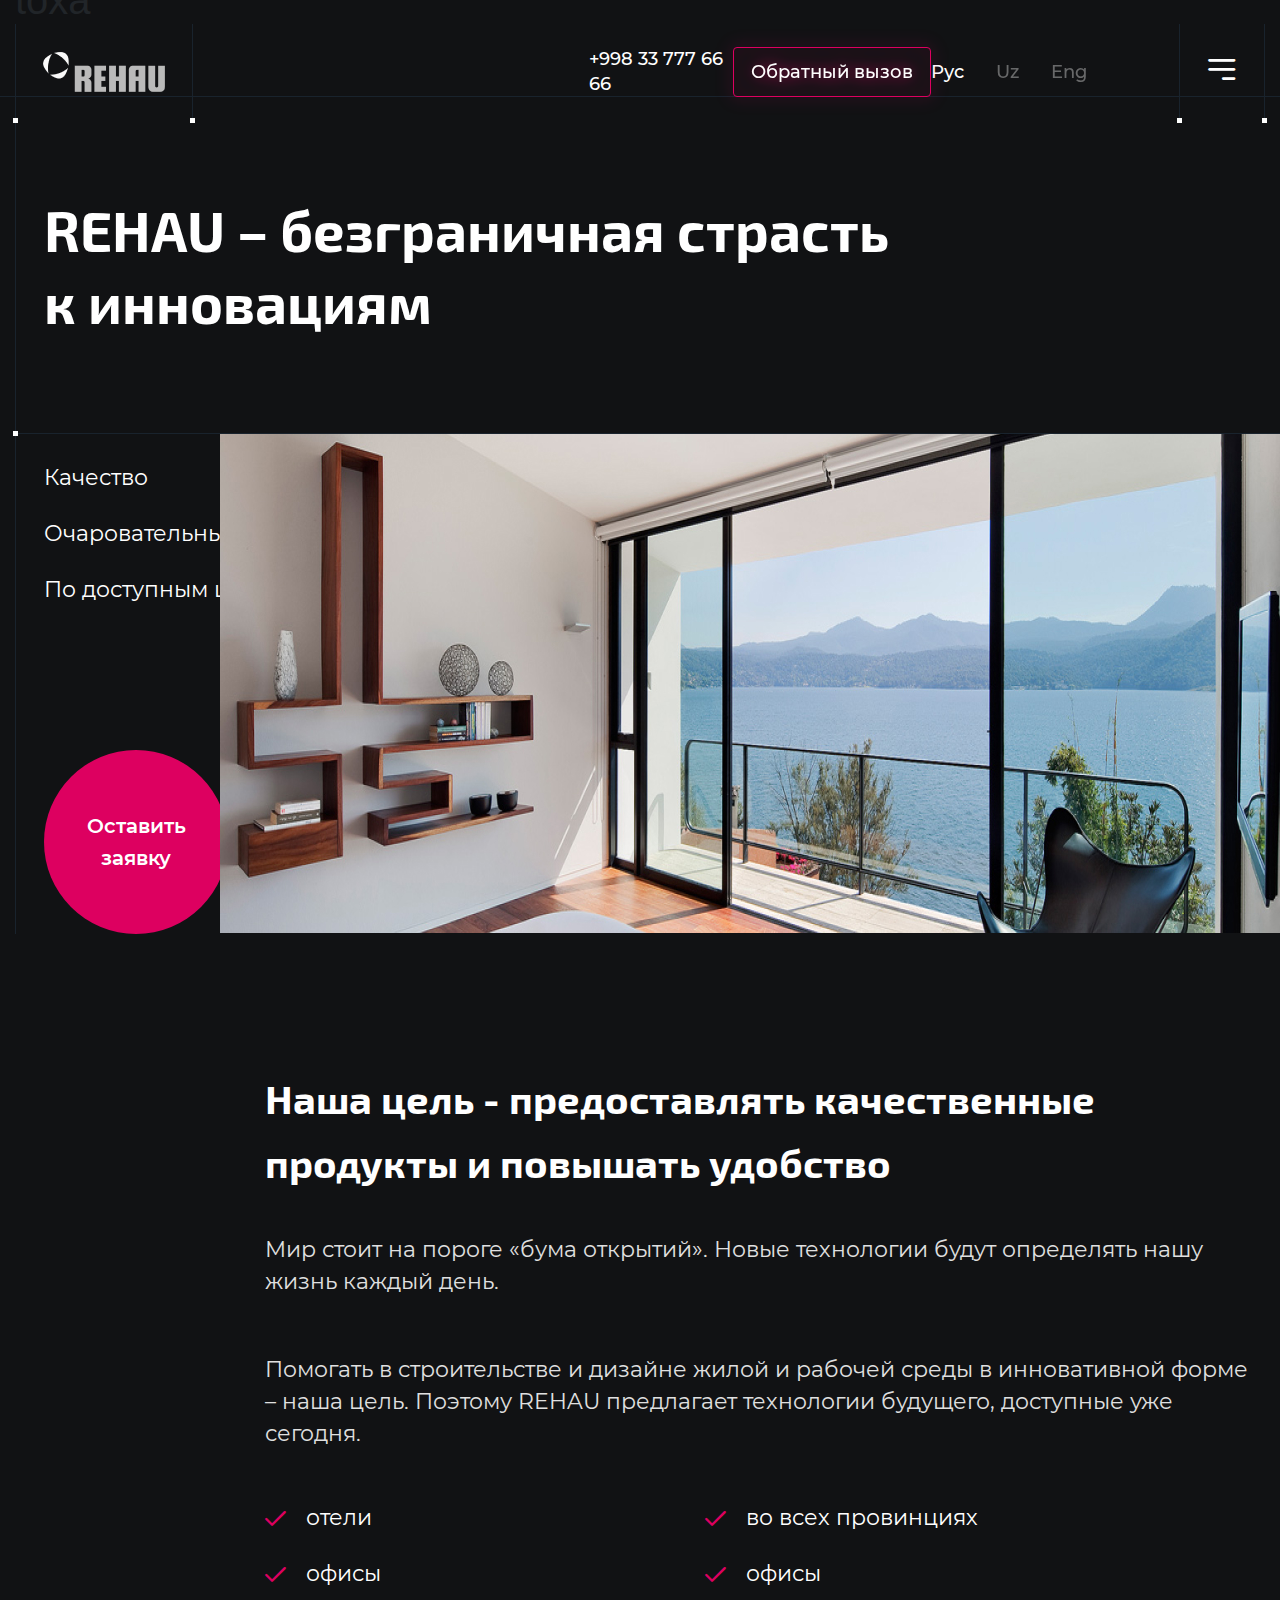
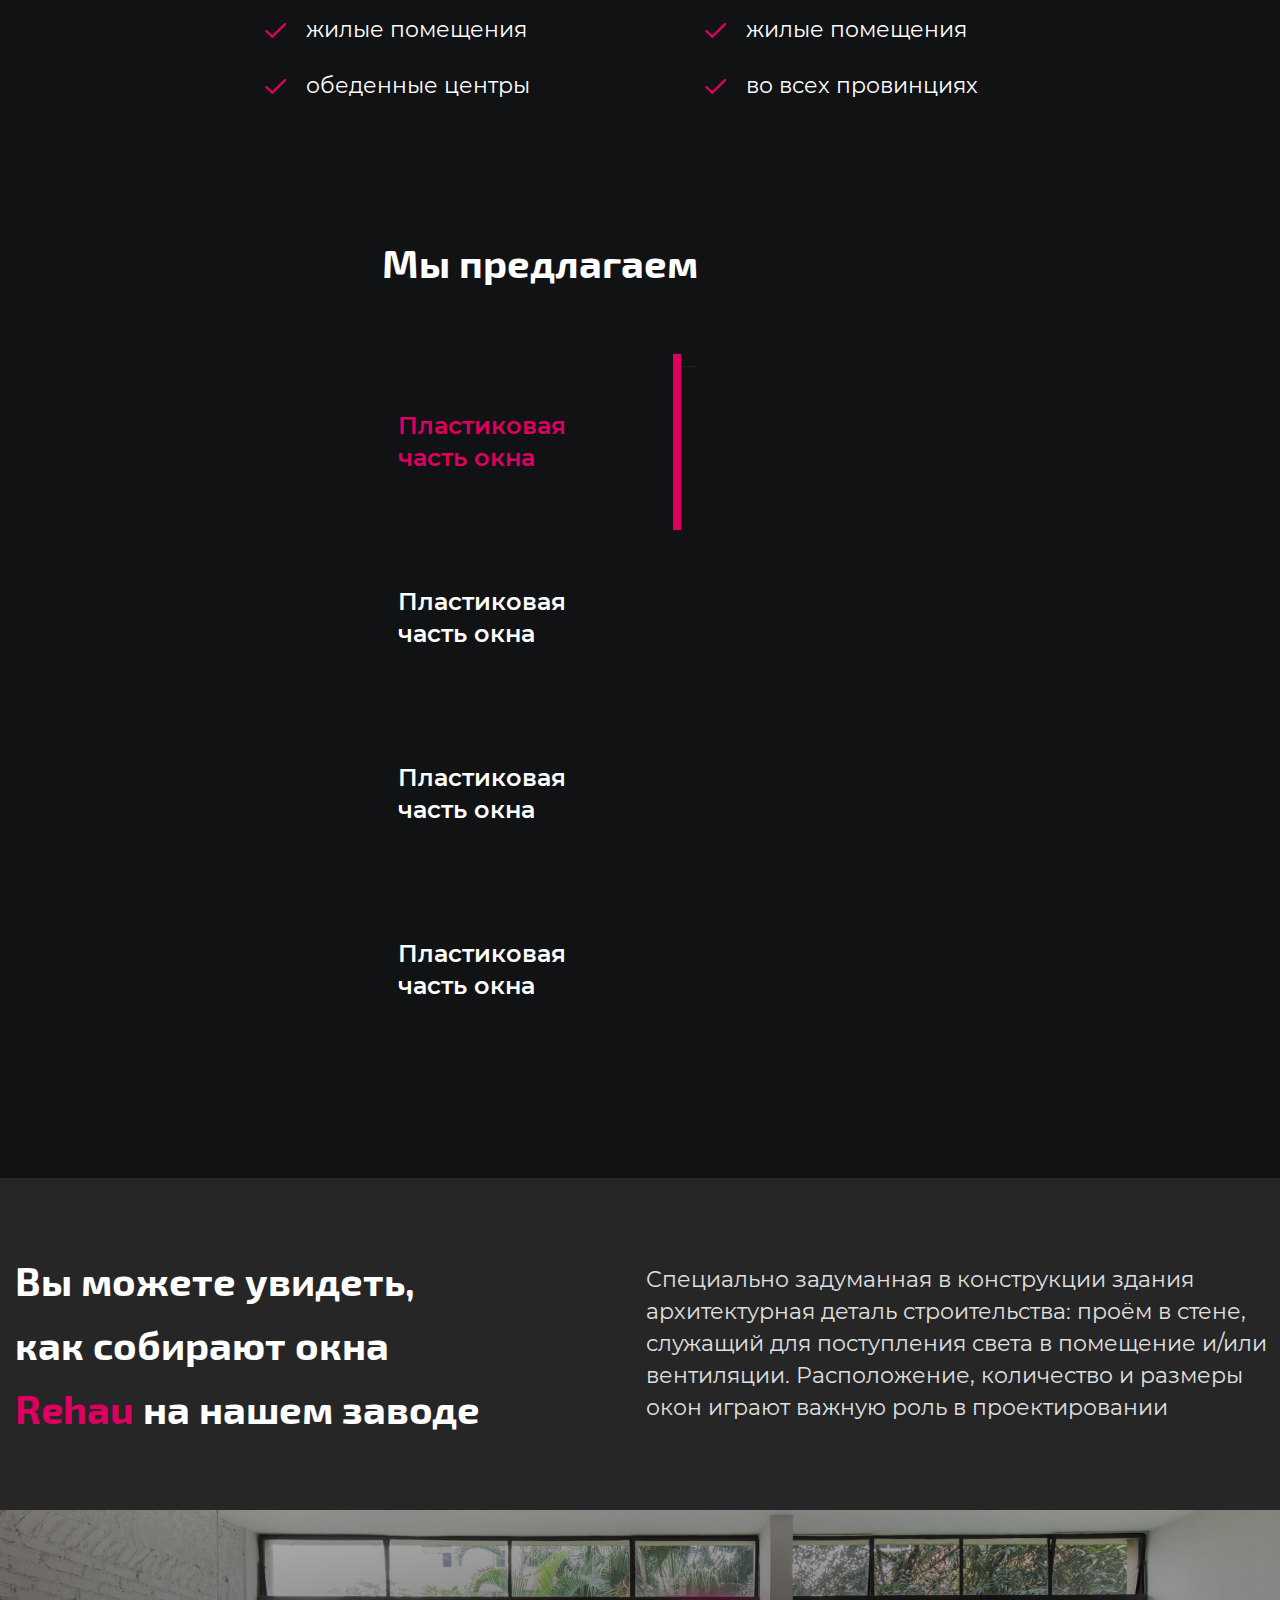
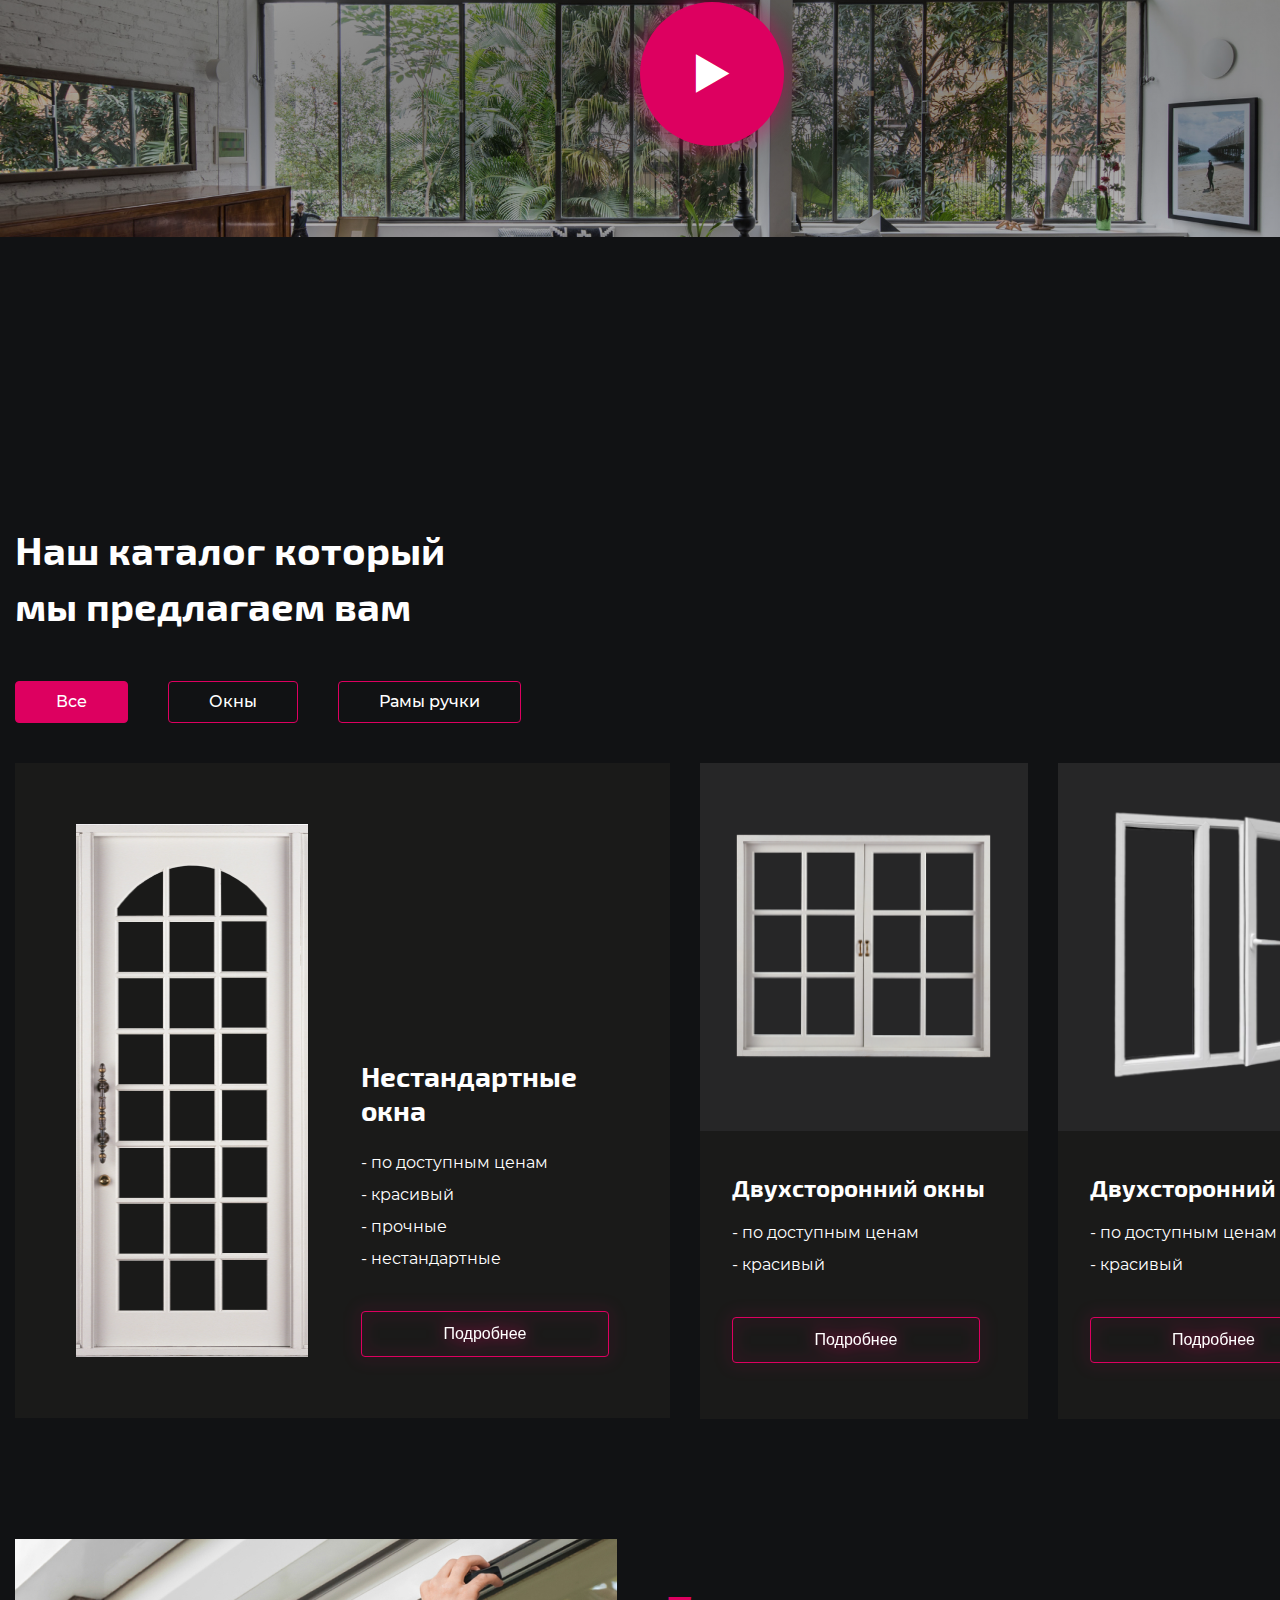
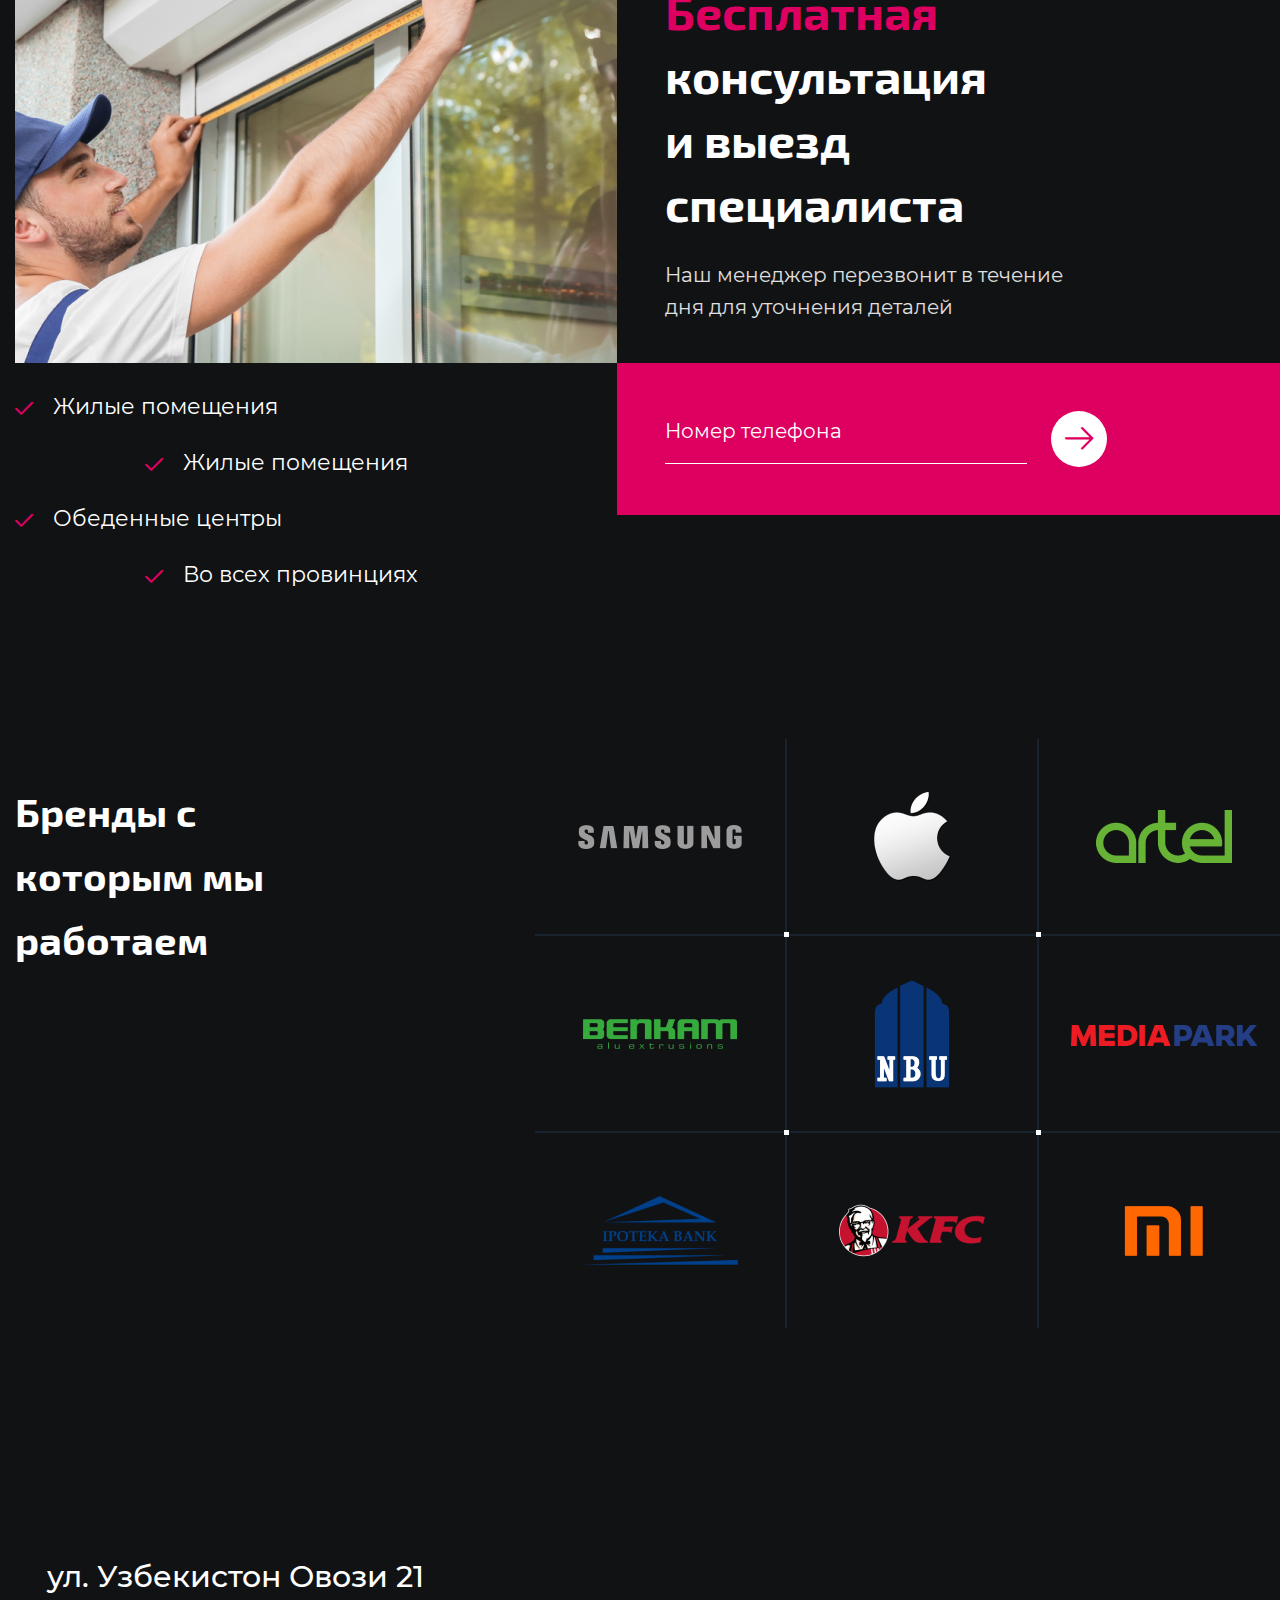
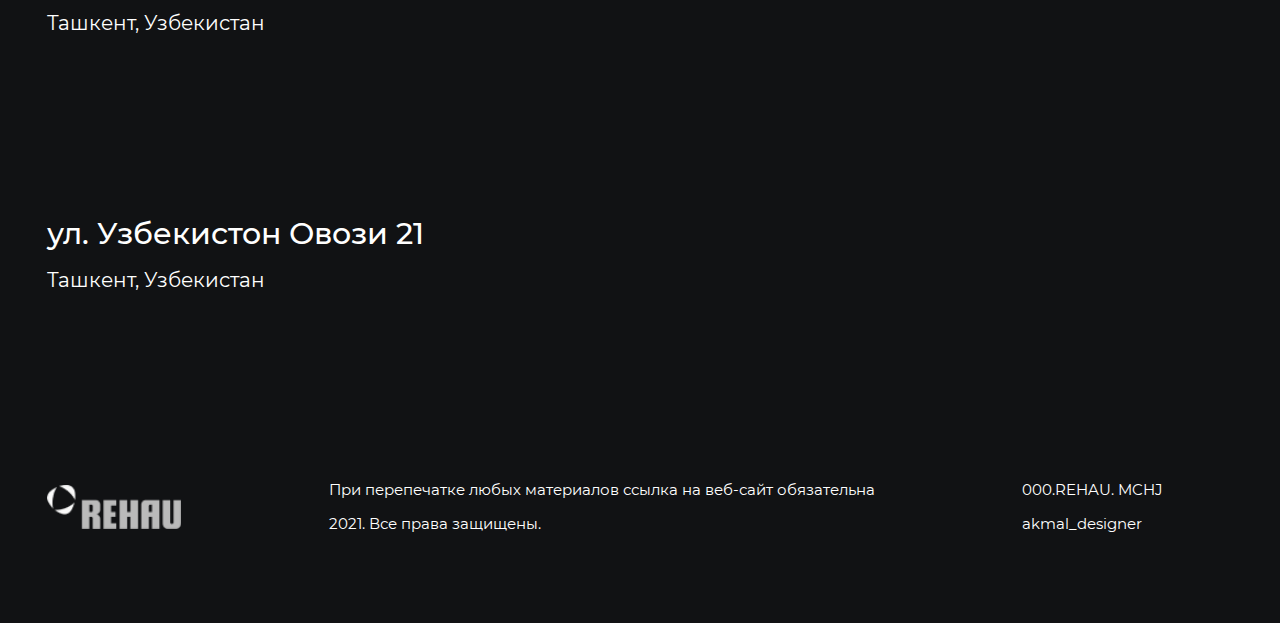
==== index.html @ d0bb240b "to'xa qo'shildi" ====
<!DOCTYPE html>
<html lang="en">

<head>
    <meta charset="UTF-8">
    <meta http-equiv="X-UA-Compatible" content="IE=edge">
    <meta name="viewport" content="width=device-width, initial-scale=1.0">
    <link rel="stylesheet" href="fonts/Exo/stylesheet.css">
    <link rel="stylesheet" href="fonts/Montserrat/stylesheet.css">
    <link rel="stylesheet" href="fonts/icomoon/style.css">
    <link type="text/css" rel="stylesheet" href="https://api.mqcdn.com/sdk/mapquest-js/v1.3.2/mapquest.css" />
    <link rel="stylesheet" href="bootstrap/css/bootstrap.css">
    <link rel="stylesheet" href="style/style.css">
    <title>Document</title>
</head>

<body>
    <header class="header">
        <div class="container">
            <h1>toxa</h1>
            <div class="header__wrapper">
                <a href="#" class="header__logo">
                    <img src="images/logo.png" alt="">
                </a>
                <div class="header__line">
                    <div class="header__call">
                        <a href="#">+998 33 777 66 66</a>
                    </div>
                    <div class="header__recall">
                        <a href="#">
                            Обратный вызов
                        </a>
                    </div>
                    <div class="header__lang">
                        <ul>
                            <li><a href="#" class="active">Рус</a></li>
                            <li><a href="#">Uz</a></li>
                            <li><a href="#">Eng</a></li>
                        </ul>
                    </div>
                </div>
                <div class="header__menu">
                    <a href="#"> <i class="icon-burger"></i></a>
                </div>
            </div>
        </div>
    </header>
    <section class="banner">
        <div class="container">
            <div class="banner__wrapper">
                <div class="banner__top">
                    <div class="banner__title">
                        <h1>REHAU – безграничная страсть
                            к инновациям</h1>
                    </div>
                </div>
                <div class="banner__bottom">
                    <div class="banner__info">
                        <div class="banner__text">
                            <p>Качество</p>
                            <p>Очаровательный дизайн</p>
                            <p>По доступным ценам</p>
                        </div>
                        <div class="banner__btn">
                            <a href="#">Оставить<br>
                                заявку</a>
                        </div>
                    </div>
                    <div class="banner__image">
                        <img src="images/banner.jpg" alt="">
                    </div>
                </div>
            </div>
        </div>
    </section>
    <section class="our">
        <div class="container">
            <div class="our__wrapper">
                <div class="our__content">
                    <div class="our__info">
                        <h2>Наша цель - предоставлять качественные продукты и повышать удобство</h2>
                        <p>Мир стоит на пороге «бума открытий». Новые технологии будут определять нашу жизнь каждый
                            день.
                        </p>
                        <p>Помогать в строительстве и дизайне жилой и рабочей среды
                            в инновативной форме – наша цель. Поэтому REHAU предлагает технологии будущего, доступные
                            уже
                            сегодня.</p>
                    </div>
                    <div class="our__check">
                        <ul>
                            <li><i class="icon-check"></i>Отели</li>
                            <li><i class="icon-check"></i>Во всех провинциях</li>
                            <li><i class="icon-check"></i>Офисы</li>
                            <li><i class="icon-check"></i>Офисы</li>
                            <li><i class="icon-check"></i>Жилые помещения</li>
                            <li><i class="icon-check"></i>Жилые помещения</li>
                            <li><i class="icon-check"></i>Обеденные центры</li>
                            <li><i class="icon-check"></i>Во всех провинциях</li>
                        </ul>
                    </div>
                </div>
            </div>
        </div>
    </section>
    <section class="offer">
        <div class="container">
            <div class="offer__wrapper">
                <div class="offer__content">
                    <div class="offer__title">
                        <h2>Мы предлагаем</h2>
                    </div>
                    <div class="offer__info">
                        <ul class="nav nav-tabs" id="myTab" role="tablist">
                            <li class="nav-item" role="presentation">
                                <a class="nav-link active" id="home-tab" data-toggle="tab" href="#home" role="tab"
                                    aria-controls="home" aria-selected="true">Пластиковая <br> часть окна</a>
                            </li>
                            <li class="nav-item" role="presentation">
                                <a class="nav-link" id="home-tab-second" data-toggle="tab" href="#home-second"
                                    role="tab" aria-controls="home-second" aria-selected="true">Пластиковая <br> часть
                                    окна</a>
                            </li>
                            <li class="nav-item" role="presentation">
                                <a class="nav-link" id="profile-tab" data-toggle="tab" href="#profile" role="tab"
                                    aria-controls="profile" aria-selected="false">Пластиковая <br> часть окна</a>
                            </li>
                            <li class="nav-item" role="presentation">
                                <a class="nav-link" id="contact-tab" data-toggle="tab" href="#contact" role="tab"
                                    aria-controls="contact" aria-selected="false">Пластиковая <br> часть окна</a>
                            </li>
                        </ul>
                        <div class="offer__info__content">
                            <div class="tab-content" id="myTabContent">
                                <div class="tab-pane fade show active" id="home" role="tabpanel"
                                    aria-labelledby="home-tab">
                                    ---
                                </div>
                                <div class="tab-pane fade show" id="home-second" role="tabpanel"
                                    aria-labelledby="home-tab-second">
                                    <div class="offer__info__content_right">
                                        <div class="offer__info__content_image">
                                            <img src="images/tarkibi.png" alt="">
                                        </div>
                                        <div class="offer__info__content__right_text">
                                            <p>Помогать в строительстве и дизайне жилой и рабочей среды
                                                в инновативной форме – наша цель. Поэтому REHAU предлагает технологии
                                                будущего, доступные
                                                уже сегодня.</p>
                                            <a href="#" class="offer__more">
                                                Подробнее
                                                <span><i class="icon-right"></i></span>
                                            </a>
                                        </div>
                                    </div>
                                </div>
                                <div class="tab-pane fade" id="profile" role="tabpanel" aria-labelledby="profile-tab">
                                    ...
                                </div>
                                <div class="tab-pane fade" id="contact" role="tabpanel" aria-labelledby="contact-tab">
                                    ...
                                </div>
                            </div>
                        </div>
                    </div>

                </div>
            </div>
        </div>
    </section>
    <section class="about">
        <div class="container">
            <div class="about__wrapper">
                <div class="about__info__left">
                    <p>Вы можете увидеть,
                        как собирают окна <span>Rehau</span> на нашем заводе</p>
                </div>
                <div class="about__info__right">
                    <p>Специально задуманная в конструкции здания архитектурная деталь строительства: проём в стене,
                        служащий для поступления света в помещение и/или вентиляции. Расположение, количество и размеры
                        окон
                        играют важную роль в проектировании</p>

                </div>
            </div>
        </div>
    </section>
    <section class="video">
        <div class="video__wrapper">
            <div class="video__image">
                <img src="images/video.jpg" alt="">
            </div>
            <a href="#" class="video__play">
                <i class="icon-play"></i>
            </a>
        </div>


    </section>
    <section class="catalog">
        <div class="container">
            <div class="catalog__wrapper">
                <div class="catalog__title">
                    <h2>Наш каталог который<br>
                        мы предлагаем вам</h2>
                </div>
                <div class="catalog__main">
                    <ul class="nav nav-pills mb-3" id="pills-tab" role="tablist">
                        <li class="nav-item" role="presentation">
                            <a class="nav-link active" id="pills-home-tab" data-toggle="pill" href="#pills-home"
                                role="tab" aria-controls="pills-home" aria-selected="true">Все</a>
                        </li>
                        <li class="nav-item" role="presentation">
                            <a class="nav-link" id="pills-profile-tab" data-toggle="pill" href="#pills-profile"
                                role="tab" aria-controls="pills-profile" aria-selected="false">Окны</a>
                        </li>
                        <li class="nav-item" role="presentation">
                            <a class="nav-link" id="pills-contact-tab" data-toggle="pill" href="#pills-contact"
                                role="tab" aria-controls="pills-contact" aria-selected="false">Рамы ручки</a>
                        </li>
                    </ul>
                    <div class="tab-content" id="pills-tabContent">
                        <div class="tab-pane fade show active" id="pills-home" role="tabpanel"
                            aria-labelledby="pills-home-tab">
                            <div class="catalog__content">
                                <div class="row">
                                    <div class="col-lg-6">
                                        <div class="catalog__body last">
                                            <div class="catalog__image last">
                                                <img src="images/catalog1.png" alt="">
                                            </div>
                                            <div class="catalog__info last">
                                                <h4>Нестандартные<br>
                                                    окна</h4>
                                                <ul>
                                                    <li>- по доступным ценам</li>
                                                    <li>- красивый</li>
                                                    <li>- прочные</li>
                                                    <li>- нестандартные</li>
                                                </ul>
                                                <a href="#">Подробнее</a>
                                            </div>
                                        </div>
                                    </div>
                                    <div class="col-lg-3">
                                        <div class="catalog__body">
                                            <div class="catalog__image">
                                                <img src="images/catalog2.png" alt="">
                                            </div>
                                            <div class="catalog__info">
                                                <h4>Двухсторонний окны</h4>
                                                <ul>
                                                    <li>- по доступным ценам</li>
                                                    <li>- красивый</li>
                                                </ul>
                                                <a href="#">Подробнее</a>
                                            </div>
                                        </div>
                                    </div>
                                    <div class="col-lg-3">
                                        <div class="catalog__body">
                                            <div class="catalog__image">
                                                <img src="images/catalog3.png" alt="">
                                            </div>
                                            <div class="catalog__info">
                                                <h4>Двухсторонний окны</h4>
                                                <ul>
                                                    <li>- по доступным ценам</li>
                                                    <li>- красивый</li>
                                                </ul>
                                                <a href="#">Подробнее</a>
                                            </div>
                                        </div>
                                    </div>
                                </div>
                            </div>
                        </div>
                        <div class="tab-pane fade" id="pills-profile" role="tabpanel"
                            aria-labelledby="pills-profile-tab">...</div>
                        <div class="tab-pane fade" id="pills-contact" role="tabpanel"
                            aria-labelledby="pills-contact-tab">...</div>
                    </div>
                </div>
            </div>
        </div>
    </section>
    <section class="free">
        <div class="container">
            <div class="free__wrapper">
                <div class="free__left">
                    <div class="free__image">
                        <img src="images/free.jpg" alt="">
                    </div>
                    <div class="free__image__bottom">
                        <ul>
                            <li><i class="icon-check"></i>Жилые помещения</li>
                            <li><i class="icon-check"></i>Жилые помещения</li>
                            <li><i class="icon-check"></i>Обеденные центры</li>
                            <li><i class="icon-check"></i>Во всех провинциях</li>
                        </ul>
                    </div>
                </div>
                <div class="free__right">
                    <div class="free__info">
                        <h3>
                            <span>Бесплатная</span>
                            консультация
                            и выезд
                            специалиста
                        </h3>
                        <p>Наш менеджер перезвонит в течение
                            дня для уточнения деталей</p>
                    </div>
                    <div class="free__info__bottom">
                        <a href="#">
                            <p>Номер телефона</p>
                            <div class="icon"> <i class="icon-right"></i></div>
                        </a>
                    </div>
                </div>
            </div>
        </div>
    </section>
    <section class="branch">
        <div class="container">
            <div class="branch__wrapper">
                <div class="branch__left">
                    <h4>Бренды с которым
                        мы работаем</h4>
                </div>
                <div class="branch__right">
                    <a href="#" class="branch__image">
                        <div class="branch__image__wrap">
                            <img src="images/samsung.png" alt="">
                        </div>
                    </a>
                    <a href="#" class="branch__image">
                        <div class="branch__image__wrap">
                            <img src="images/apple.png" alt="">
                        </div>
                    </a>
                    <a href="#" class="branch__image">
                        <div class="branch__image__wrap">
                            <img src="images/artel.png" alt="">
                        </div>
                    </a>
                    <a href="#" class="branch__image">
                        <div class="branch__image__wrap">
                            <img src="images/benkam.png" alt="">
                        </div>
                    </a>
                    <a href="#" class="branch__image">
                        <div class="branch__image__wrap">
                            <img src="images/nbu.png" alt="">
                        </div>
                    </a>
                    <a href="#" class="branch__image">
                        <div class="branch__image__wrap">
                            <img src="images/mediapark.png" alt="">
                        </div>
                    </a>
                    <a href="#" class="branch__image">
                        <div class="branch__image__wrap">
                            <img src="images/ipoteka.png" alt="">
                        </div>
                    </a>
                    <a href="#" class="branch__image">
                        <div class="branch__image__wrap">
                            <img src="images/kfc.png" alt="">
                        </div>
                    </a>
                    <a href="#" class="branch__image">
                        <div class="branch__image__wrap">
                            <img src="images/mi.png" alt="">
                        </div>
                    </a>

                </div>
            </div>
        </div>
    </section>
    <section class="map">
        <div class="container">
            <div class="map__wrapper">
                <div class="map__left">
                    <div class="map__left__info">
                        <h5>ул. Узбекистон Овози 21</h5>
                        <p>Ташкент, Узбекистан</p>
                    </div>
                    <div class="map__left__info">
                        <h5>ул. Узбекистон Овози 21</h5>
                        <p>Ташкент, Узбекистан</p>
                    </div>
                </div>
                <div class="map__right">
                    <div id="map"></div>
                </div>
            </div>
        </div>
    </section>
    <footer class="footer">
        <div class="container">
            <div class="footer__wrapper">
                <a href="#" class="footer__logo">
                    <img src="images/logo.png" alt="">
                </a>
                <div class="footer__info">
                    <p>При перепечатке любых материалов ссылка на веб-сайт обязательна</p>
                    <p>2021. Все права защищены. </p>
                </div>
                <div class="footer__more">
                    <span>000.REHAU. MCHJ</span>
                    <small>akmal_designer</small>
                </div>
            </div>
        </div>
    </footer>
    <script src="bootstrap/js/jquery.js"></script>
    <script src="https://api.mqcdn.com/sdk/mapquest-js/v1.3.2/mapquest.js"></script>
    <script src="bootstrap/js/bootstrap.js"></script>
    <script src="js/script.js"></script>
</body>

</html>
---- fonts/Exo/stylesheet.css ----
@font-face {
    font-family: 'Exo 2';
    src: url('Exo2-BlackItalic.eot');
    src: local('Exo 2 Black Italic'), local('Exo2-BlackItalic'),
        url('Exo2-BlackItalic.eot?#iefix') format('embedded-opentype'),
        url('Exo2-BlackItalic.woff2') format('woff2'),
        url('Exo2-BlackItalic.woff') format('woff'),
        url('Exo2-BlackItalic.ttf') format('truetype');
    font-weight: 900;
    font-style: italic;
}

@font-face {
    font-family: 'Exo 2 Extra';
    src: url('Exo2-ExtraLightItalic.eot');
    src: local('Exo 2 Extra Light Italic'), local('Exo2-ExtraLightItalic'),
        url('Exo2-ExtraLightItalic.eot?#iefix') format('embedded-opentype'),
        url('Exo2-ExtraLightItalic.woff2') format('woff2'),
        url('Exo2-ExtraLightItalic.woff') format('woff'),
        url('Exo2-ExtraLightItalic.ttf') format('truetype');
    font-weight: 200;
    font-style: italic;
}

@font-face {
    font-family: 'Exo 2';
    src: url('Exo2-Black.eot');
    src: local('Exo 2 Black'), local('Exo2-Black'),
        url('Exo2-Black.eot?#iefix') format('embedded-opentype'),
        url('Exo2-Black.woff2') format('woff2'),
        url('Exo2-Black.woff') format('woff'),
        url('Exo2-Black.ttf') format('truetype');
    font-weight: 900;
    font-style: normal;
}

@font-face {
    font-family: 'Exo 2 Extra';
    src: url('Exo2-ExtraBoldItalic.eot');
    src: local('Exo 2 Extra Bold Italic'), local('Exo2-ExtraBoldItalic'),
        url('Exo2-ExtraBoldItalic.eot?#iefix') format('embedded-opentype'),
        url('Exo2-ExtraBoldItalic.woff2') format('woff2'),
        url('Exo2-ExtraBoldItalic.woff') format('woff'),
        url('Exo2-ExtraBoldItalic.ttf') format('truetype');
    font-weight: 800;
    font-style: italic;
}

@font-face {
    font-family: 'Exo 2';
    src: url('Exo2-Regular.eot');
    src: local('Exo 2'), local('Exo2-Regular'),
        url('Exo2-Regular.eot?#iefix') format('embedded-opentype'),
        url('Exo2-Regular.woff2') format('woff2'),
        url('Exo2-Regular.woff') format('woff'),
        url('Exo2-Regular.ttf') format('truetype');
    font-weight: normal;
    font-style: normal;
}

@font-face {
    font-family: 'Exo 2';
    src: url('Exo2-BoldItalic.eot');
    src: local('Exo 2 Bold Italic'), local('Exo2-BoldItalic'),
        url('Exo2-BoldItalic.eot?#iefix') format('embedded-opentype'),
        url('Exo2-BoldItalic.woff2') format('woff2'),
        url('Exo2-BoldItalic.woff') format('woff'),
        url('Exo2-BoldItalic.ttf') format('truetype');
    font-weight: bold;
    font-style: italic;
}

@font-face {
    font-family: 'Exo 2';
    src: url('Exo2-ThinItalic.eot');
    src: local('Exo 2 Thin Italic'), local('Exo2-ThinItalic'),
        url('Exo2-ThinItalic.eot?#iefix') format('embedded-opentype'),
        url('Exo2-ThinItalic.woff2') format('woff2'),
        url('Exo2-ThinItalic.woff') format('woff'),
        url('Exo2-ThinItalic.ttf') format('truetype');
    font-weight: 100;
    font-style: italic;
}

@font-face {
    font-family: 'Exo 2 Semi';
    src: url('Exo2-SemiBold.eot');
    src: local('Exo 2 Semi Bold'), local('Exo2-SemiBold'),
        url('Exo2-SemiBold.eot?#iefix') format('embedded-opentype'),
        url('Exo2-SemiBold.woff2') format('woff2'),
        url('Exo2-SemiBold.woff') format('woff'),
        url('Exo2-SemiBold.ttf') format('truetype');
    font-weight: 600;
    font-style: normal;
}

@font-face {
    font-family: 'Exo 2 Extra';
    src: url('Exo2-ExtraBold.eot');
    src: local('Exo 2 Extra Bold'), local('Exo2-ExtraBold'),
        url('Exo2-ExtraBold.eot?#iefix') format('embedded-opentype'),
        url('Exo2-ExtraBold.woff2') format('woff2'),
        url('Exo2-ExtraBold.woff') format('woff'),
        url('Exo2-ExtraBold.ttf') format('truetype');
    font-weight: 800;
    font-style: normal;
}

@font-face {
    font-family: 'Exo 2';
    src: url('Exo2-MediumItalic.eot');
    src: local('Exo 2 Medium Italic'), local('Exo2-MediumItalic'),
        url('Exo2-MediumItalic.eot?#iefix') format('embedded-opentype'),
        url('Exo2-MediumItalic.woff2') format('woff2'),
        url('Exo2-MediumItalic.woff') format('woff'),
        url('Exo2-MediumItalic.ttf') format('truetype');
    font-weight: 500;
    font-style: italic;
}

@font-face {
    font-family: 'Exo 2 Semi';
    src: url('Exo2-SemiBoldItalic.eot');
    src: local('Exo 2 Semi Bold Italic'), local('Exo2-SemiBoldItalic'),
        url('Exo2-SemiBoldItalic.eot?#iefix') format('embedded-opentype'),
        url('Exo2-SemiBoldItalic.woff2') format('woff2'),
        url('Exo2-SemiBoldItalic.woff') format('woff'),
        url('Exo2-SemiBoldItalic.ttf') format('truetype');
    font-weight: 600;
    font-style: italic;
}

@font-face {
    font-family: 'Exo 2';
    src: url('Exo2-Medium.eot');
    src: local('Exo 2 Medium'), local('Exo2-Medium'),
        url('Exo2-Medium.eot?#iefix') format('embedded-opentype'),
        url('Exo2-Medium.woff2') format('woff2'),
        url('Exo2-Medium.woff') format('woff'),
        url('Exo2-Medium.ttf') format('truetype');
    font-weight: 500;
    font-style: normal;
}

@font-face {
    font-family: 'Exo 2';
    src: url('Exo2-LightItalic.eot');
    src: local('Exo 2 Light Italic'), local('Exo2-LightItalic'),
        url('Exo2-LightItalic.eot?#iefix') format('embedded-opentype'),
        url('Exo2-LightItalic.woff2') format('woff2'),
        url('Exo2-LightItalic.woff') format('woff'),
        url('Exo2-LightItalic.ttf') format('truetype');
    font-weight: 300;
    font-style: italic;
}

@font-face {
    font-family: 'Exo 2';
    src: url('Exo2-Thin.eot');
    src: local('Exo 2 Thin'), local('Exo2-Thin'),
        url('Exo2-Thin.eot?#iefix') format('embedded-opentype'),
        url('Exo2-Thin.woff2') format('woff2'),
        url('Exo2-Thin.woff') format('woff'),
        url('Exo2-Thin.ttf') format('truetype');
    font-weight: 100;
    font-style: normal;
}

@font-face {
    font-family: 'Exo 2';
    src: url('Exo2-Italic.eot');
    src: local('Exo 2 Italic'), local('Exo2-Italic'),
        url('Exo2-Italic.eot?#iefix') format('embedded-opentype'),
        url('Exo2-Italic.woff2') format('woff2'),
        url('Exo2-Italic.woff') format('woff'),
        url('Exo2-Italic.ttf') format('truetype');
    font-weight: normal;
    font-style: italic;
}

@font-face {
    font-family: 'Exo 2 Extra';
    src: url('Exo2-ExtraLight.eot');
    src: local('Exo 2 Extra Light'), local('Exo2-ExtraLight'),
        url('Exo2-ExtraLight.eot?#iefix') format('embedded-opentype'),
        url('Exo2-ExtraLight.woff2') format('woff2'),
        url('Exo2-ExtraLight.woff') format('woff'),
        url('Exo2-ExtraLight.ttf') format('truetype');
    font-weight: 200;
    font-style: normal;
}

@font-face {
    font-family: 'Exo 2';
    src: url('Exo2-Light.eot');
    src: local('Exo 2 Light'), local('Exo2-Light'),
        url('Exo2-Light.eot?#iefix') format('embedded-opentype'),
        url('Exo2-Light.woff2') format('woff2'),
        url('Exo2-Light.woff') format('woff'),
        url('Exo2-Light.ttf') format('truetype');
    font-weight: 300;
    font-style: normal;
}

@font-face {
    font-family: 'Exo 2';
    src: url('Exo2-Bold.eot');
    src: local('Exo 2 Bold'), local('Exo2-Bold'),
        url('Exo2-Bold.eot?#iefix') format('embedded-opentype'),
        url('Exo2-Bold.woff2') format('woff2'),
        url('Exo2-Bold.woff') format('woff'),
        url('Exo2-Bold.ttf') format('truetype');
    font-weight: bold;
    font-style: normal;
}
---- fonts/Montserrat/stylesheet.css ----
@font-face {
    font-family: 'Montserrat';
    src: url('Montserrat-ExtraLight.eot');
    src: local('Montserrat ExtraLight'), local('Montserrat-ExtraLight'),
        url('Montserrat-ExtraLight.eot?#iefix') format('embedded-opentype'),
        url('Montserrat-ExtraLight.woff2') format('woff2'),
        url('Montserrat-ExtraLight.woff') format('woff'),
        url('Montserrat-ExtraLight.ttf') format('truetype');
    font-weight: 200;
    font-style: normal;
}

@font-face {
    font-family: 'Montserrat';
    src: url('Montserrat-MediumItalic.eot');
    src: local('Montserrat Medium Italic'), local('Montserrat-MediumItalic'),
        url('Montserrat-MediumItalic.eot?#iefix') format('embedded-opentype'),
        url('Montserrat-MediumItalic.woff2') format('woff2'),
        url('Montserrat-MediumItalic.woff') format('woff'),
        url('Montserrat-MediumItalic.ttf') format('truetype');
    font-weight: 500;
    font-style: italic;
}

@font-face {
    font-family: 'Montserrat';
    src: url('Montserrat-Italic.eot');
    src: local('Montserrat Italic'), local('Montserrat-Italic'),
        url('Montserrat-Italic.eot?#iefix') format('embedded-opentype'),
        url('Montserrat-Italic.woff2') format('woff2'),
        url('Montserrat-Italic.woff') format('woff'),
        url('Montserrat-Italic.ttf') format('truetype');
    font-weight: normal;
    font-style: italic;
}

@font-face {
    font-family: 'Montserrat';
    src: url('Montserrat-Regular.eot');
    src: local('Montserrat Regular'), local('Montserrat-Regular'),
        url('Montserrat-Regular.eot?#iefix') format('embedded-opentype'),
        url('Montserrat-Regular.woff2') format('woff2'),
        url('Montserrat-Regular.woff') format('woff'),
        url('Montserrat-Regular.ttf') format('truetype');
    font-weight: normal;
    font-style: normal;
}

@font-face {
    font-family: 'Montserrat';
    src: url('Montserrat-ThinItalic.eot');
    src: local('Montserrat Thin Italic'), local('Montserrat-ThinItalic'),
        url('Montserrat-ThinItalic.eot?#iefix') format('embedded-opentype'),
        url('Montserrat-ThinItalic.woff2') format('woff2'),
        url('Montserrat-ThinItalic.woff') format('woff'),
        url('Montserrat-ThinItalic.ttf') format('truetype');
    font-weight: 100;
    font-style: italic;
}

@font-face {
    font-family: 'Montserrat';
    src: url('Montserrat-Bold.eot');
    src: local('Montserrat Bold'), local('Montserrat-Bold'),
        url('Montserrat-Bold.eot?#iefix') format('embedded-opentype'),
        url('Montserrat-Bold.woff2') format('woff2'),
        url('Montserrat-Bold.woff') format('woff'),
        url('Montserrat-Bold.ttf') format('truetype');
    font-weight: bold;
    font-style: normal;
}

@font-face {
    font-family: 'Montserrat';
    src: url('Montserrat-Light.eot');
    src: local('Montserrat Light'), local('Montserrat-Light'),
        url('Montserrat-Light.eot?#iefix') format('embedded-opentype'),
        url('Montserrat-Light.woff2') format('woff2'),
        url('Montserrat-Light.woff') format('woff'),
        url('Montserrat-Light.ttf') format('truetype');
    font-weight: 300;
    font-style: normal;
}

@font-face {
    font-family: 'Montserrat';
    src: url('Montserrat-Black.eot');
    src: local('Montserrat Black'), local('Montserrat-Black'),
        url('Montserrat-Black.eot?#iefix') format('embedded-opentype'),
        url('Montserrat-Black.woff2') format('woff2'),
        url('Montserrat-Black.woff') format('woff'),
        url('Montserrat-Black.ttf') format('truetype');
    font-weight: 900;
    font-style: normal;
}

@font-face {
    font-family: 'Montserrat';
    src: url('Montserrat-Medium.eot');
    src: local('Montserrat Medium'), local('Montserrat-Medium'),
        url('Montserrat-Medium.eot?#iefix') format('embedded-opentype'),
        url('Montserrat-Medium.woff2') format('woff2'),
        url('Montserrat-Medium.woff') format('woff'),
        url('Montserrat-Medium.ttf') format('truetype');
    font-weight: 500;
    font-style: normal;
}

@font-face {
    font-family: 'Montserrat';
    src: url('Montserrat-ExtraLightItalic.eot');
    src: local('Montserrat ExtraLight Italic'), local('Montserrat-ExtraLightItalic'),
        url('Montserrat-ExtraLightItalic.eot?#iefix') format('embedded-opentype'),
        url('Montserrat-ExtraLightItalic.woff2') format('woff2'),
        url('Montserrat-ExtraLightItalic.woff') format('woff'),
        url('Montserrat-ExtraLightItalic.ttf') format('truetype');
    font-weight: 200;
    font-style: italic;
}

@font-face {
    font-family: 'Montserrat';
    src: url('Montserrat-BlackItalic.eot');
    src: local('Montserrat Black Italic'), local('Montserrat-BlackItalic'),
        url('Montserrat-BlackItalic.eot?#iefix') format('embedded-opentype'),
        url('Montserrat-BlackItalic.woff2') format('woff2'),
        url('Montserrat-BlackItalic.woff') format('woff'),
        url('Montserrat-BlackItalic.ttf') format('truetype');
    font-weight: 900;
    font-style: italic;
}

@font-face {
    font-family: 'Montserrat';
    src: url('Montserrat-ExtraBoldItalic.eot');
    src: local('Montserrat ExtraBold Italic'), local('Montserrat-ExtraBoldItalic'),
        url('Montserrat-ExtraBoldItalic.eot?#iefix') format('embedded-opentype'),
        url('Montserrat-ExtraBoldItalic.woff2') format('woff2'),
        url('Montserrat-ExtraBoldItalic.woff') format('woff'),
        url('Montserrat-ExtraBoldItalic.ttf') format('truetype');
    font-weight: 800;
    font-style: italic;
}

@font-face {
    font-family: 'Montserrat';
    src: url('Montserrat-SemiBoldItalic.eot');
    src: local('Montserrat SemiBold Italic'), local('Montserrat-SemiBoldItalic'),
        url('Montserrat-SemiBoldItalic.eot?#iefix') format('embedded-opentype'),
        url('Montserrat-SemiBoldItalic.woff2') format('woff2'),
        url('Montserrat-SemiBoldItalic.woff') format('woff'),
        url('Montserrat-SemiBoldItalic.ttf') format('truetype');
    font-weight: 600;
    font-style: italic;
}

@font-face {
    font-family: 'Montserrat';
    src: url('Montserrat-ExtraBold.eot');
    src: local('Montserrat ExtraBold'), local('Montserrat-ExtraBold'),
        url('Montserrat-ExtraBold.eot?#iefix') format('embedded-opentype'),
        url('Montserrat-ExtraBold.woff2') format('woff2'),
        url('Montserrat-ExtraBold.woff') format('woff'),
        url('Montserrat-ExtraBold.ttf') format('truetype');
    font-weight: 800;
    font-style: normal;
}

@font-face {
    font-family: 'Montserrat';
    src: url('Montserrat-BoldItalic.eot');
    src: local('Montserrat Bold Italic'), local('Montserrat-BoldItalic'),
        url('Montserrat-BoldItalic.eot?#iefix') format('embedded-opentype'),
        url('Montserrat-BoldItalic.woff2') format('woff2'),
        url('Montserrat-BoldItalic.woff') format('woff'),
        url('Montserrat-BoldItalic.ttf') format('truetype');
    font-weight: bold;
    font-style: italic;
}

@font-face {
    font-family: 'Montserrat';
    src: url('Montserrat-LightItalic.eot');
    src: local('Montserrat Light Italic'), local('Montserrat-LightItalic'),
        url('Montserrat-LightItalic.eot?#iefix') format('embedded-opentype'),
        url('Montserrat-LightItalic.woff2') format('woff2'),
        url('Montserrat-LightItalic.woff') format('woff'),
        url('Montserrat-LightItalic.ttf') format('truetype');
    font-weight: 300;
    font-style: italic;
}

@font-face {
    font-family: 'Montserrat';
    src: url('Montserrat-SemiBold.eot');
    src: local('Montserrat SemiBold'), local('Montserrat-SemiBold'),
        url('Montserrat-SemiBold.eot?#iefix') format('embedded-opentype'),
        url('Montserrat-SemiBold.woff2') format('woff2'),
        url('Montserrat-SemiBold.woff') format('woff'),
        url('Montserrat-SemiBold.ttf') format('truetype');
    font-weight: 600;
    font-style: normal;
}

@font-face {
    font-family: 'Montserrat';
    src: url('Montserrat-Thin.eot');
    src: local('Montserrat Thin'), local('Montserrat-Thin'),
        url('Montserrat-Thin.eot?#iefix') format('embedded-opentype'),
        url('Montserrat-Thin.woff2') format('woff2'),
        url('Montserrat-Thin.woff') format('woff'),
        url('Montserrat-Thin.ttf') format('truetype');
    font-weight: 100;
    font-style: normal;
}
---- fonts/icomoon/style.css ----
@font-face {
  font-family: 'icomoon';
  src:  url('fonts/icomoon.eot?trrxza');
  src:  url('fonts/icomoon.eot?trrxza#iefix') format('embedded-opentype'),
    url('fonts/icomoon.ttf?trrxza') format('truetype'),
    url('fonts/icomoon.woff?trrxza') format('woff'),
    url('fonts/icomoon.svg?trrxza#icomoon') format('svg');
  font-weight: normal;
  font-style: normal;
  font-display: block;
}

[class^="icon-"], [class*=" icon-"] {
  /* use !important to prevent issues with browser extensions that change fonts */
  font-family: 'icomoon' !important;
  speak: never;
  font-style: normal;
  font-weight: normal;
  font-variant: normal;
  text-transform: none;
  line-height: 1;

  /* Better Font Rendering =========== */
  -webkit-font-smoothing: antialiased;
  -moz-osx-font-smoothing: grayscale;
}

.icon-check:before {
  content: "\e900";
}
.icon-play:before {
  content: "\e901";
}
.icon-right:before {
  content: "\e902";
}
.icon-burger:before {
  content: "\e904";
}
---- style/style.css ----
* {
  margin: 0;
  padding: 0;
  box-sizing: content-box;
}

p,
h1,
h2,
h3,
h4,
h5,
h6,
ul,
li {
  margin: 0;
  padding: 0;
}

body {
  background: #111214;
}

a,
a:hover {
  text-decoration: none;
}

img {
  width: 100%;
  height: 100%;
  object-fit: cover;
  object-position: center;
}

li {
  list-style: none;
}

.container {
  max-width: 1406px;
  padding: 0 15px;
}

.header {
  height: 96px;
  display: flex;
  align-items: center;
  border-bottom: 1px solid #19232d;
}

.header__wrapper {
  display: flex;
  align-items: center;
}

.header__line {
  display: flex;
  margin-left: 396px;
  margin-right: 60px;
  align-items: center;
  justify-content: space-between;
  width: 100%;
}

.header__lang ul {
  display: flex;
}

.header__logo {
  display: flex;
  width: 177px;
  padding: 0px 27px;
  border-left: 1px solid #19232d;
  height: 96px;
  align-items: center;
  border-right: 1px solid #19232d;
  position: relative;
}

.header__logo::after {
  content: "";
  position: absolute;
  width: 5px;
  height: 5px;
  background-color: #ffffff;
  right: -3px;
  bottom: -3px;
  z-index: 1;
}

.header__logo::before {
  content: "";
  position: absolute;
  width: 5px;
  height: 5px;
  background-color: #ffffff;
  left: -3px;
  bottom: -3px;
  z-index: 1;
}

.header__logo img {
  height: 40px;
  width: 122px;
}

.header__call a {
  font-family: "Montserrat";
  font-style: normal;
  font-weight: 500;
  font-size: 18px;
  line-height: 24px;
  color: #ffffff;
}

.header__recall {
  width: 218px;
  height: 48px;
  border: 1px solid #dd0060;
  filter: drop-shadow(0px 0px 8px #dd0060);
  border-radius: 4px;
  display: flex;
  align-items: center;
  justify-content: center;
}

.header__recall a {
  font-family: "Montserrat";
  font-style: normal;
  font-weight: 500;
  font-size: 18px;
  line-height: 24px;
  color: #ffffff;
}

.header__lang ul li {
  margin-right: 32px;
}

.header__lang ul li:nth-child(3) {
  margin-right: 32px;
}

.header__lang ul li a {
  font-family: "Montserrat";
  font-style: normal;
  font-weight: 500;
  font-size: 18px;
  line-height: 24px;
  color: #bdbdbd;
  opacity: 0.5;
}

.header__lang ul li a.active {
  color: #ffffff;
  opacity: 1;
}

.header__menu {
  padding: 0 28px;
  border-left: 1px solid #19232d;
  border-right: 1px solid #19232d;
  height: 96px;
  display: flex;
  align-items: center;
  justify-content: center;
  position: relative;
}

.header__menu::after {
  content: "";
  position: absolute;
  width: 5px;
  height: 5px;
  background-color: #ffffff;
  right: -3px;
  bottom: -3px;
  z-index: 1;
}

.header__menu::before {
  content: "";
  position: absolute;
  width: 5px;
  height: 5px;
  background-color: #ffffff;
  left: -3px;
  bottom: -3px;
  z-index: 1;
}

.header__menu a i {
  font-size: 22px;
  color: #ffffff;
}

.banner__wrapper {
  border-left: 1px solid #19232d;
  border-right: 1px solid #19232d;
}

.banner {
  position: relative;
}

.banner__top {
  border-bottom: 1px solid #19232d;
  position: relative;
  padding-top: 96px;
  padding-bottom: 96px;
  padding-left: 28px;
}

.banner__top::before {
  content: "";
  position: absolute;
  width: 5px;
  height: 5px;
  background-color: #ffffff;
  left: -3px;
  bottom: -3px;
}

.banner__top::after {
  content: "";
  position: absolute;
  width: 5px;
  height: 5px;
  background-color: #ffffff;
  right: -3px;
  bottom: -3px;
}

.banner__title h1 {
  font-family: "Exo 2";
  font-style: normal;
  font-weight: 600;
  font-size: 56px;
  line-height: 72px;
  color: #ffffff;
}

.banner__title {
  max-width: 845px;
}

.banner__bottom {
  display: flex;
  justify-content: space-between;
  padding-left: 28px;
  padding-top: 28px;
}

.banner__info {
  display: flex;
  flex-direction: column;
}

.banner__text p {
  font-family: "Montserrat";
  font-style: normal;
  font-weight: normal;
  font-size: 22px;
  line-height: 32px;
  color: #ffffff;
  margin-bottom: 24px;
}

.banner__text p:last-child {
  margin-bottom: 0;
}

.banner__image {
  position: absolute;
  top: 337px;
  right: 0;
  max-width: 1060px;
  flex: 0 0 1060px;
  height: 499px;
}



.banner__btn a {
  width: 184px;
  height: 184px;
  border-radius: 50%;
  display: flex;
  justify-content: center;
  align-items: center;
  background-color: #dd0060;
  font-family: "Montserrat";
  font-style: normal;
  font-weight: 600;
  font-size: 20px;
  line-height: 32px;
  color: #ffffff;
  text-align: center;
  margin-top: 144px;
}

.our {
  color: #ffffff;
  padding-top: 132px;
}

.our__wrapper {
  display: flex;
  justify-content: flex-end;
}

.our__content {
  max-width: 984px;
  padding-right: 46px;
}

.our__info h2 {
  font-family: "Exo 2";
  font-style: normal;
  font-weight: bold;
  font-size: 40px;
  line-height: 64px;
  color: #ffffff;
  margin-bottom: 40px;
}

.our__info p {
  font-family: "Montserrat";
  font-style: normal;
  font-weight: normal;
  font-size: 22px;
  line-height: 32px;
  color: #e0e0e0;
  margin-bottom: 56px;
}

.our__info p:nth-child(2) {
  font-family: "Montserrat";
  font-style: normal;
  font-weight: normal;
  font-size: 22px;
  line-height: 32px;
  color: #e0e0e0;
}

.our__check ul {
  display: flex;
  flex-wrap: wrap;
  align-items: center;
  justify-content: space-between;
  width: 720px;
}

.our__check ul li {
  width: 280px;
  margin-top: 32px;
  font-family: "Montserrat";
  font-style: normal;
  font-weight: normal;
  font-size: 22px;
  line-height: 24px;
  text-transform: lowercase;
  color: #ffffff;
}

.our__check ul li i {
  font-size: 15px;
  color: #dd0060;
  margin-right: 20px;
}

.our__check ul li:nth-child(1) {
  margin-top: 0px;
}

.our__check ul li:nth-child(2) {
  margin-top: 0px;
}

.offer {
  padding-top: 136px;
  padding-bottom: 120px;
}

.offer__info ul {
  flex-direction: column;
  width: 52%;
}

.offer__info ul li a {
  font-family: "Montserrat";
  font-style: normal;
  font-weight: 600;
  font-size: 24px;
  line-height: 32px;
  color: #ffffff;
  height: 160px;
  display: flex;
  align-items: center;
}

.offer__info .nav-tabs .nav-link.active {
  color: #dd0060;
  background-color: unset;
  border: unset;
  border-right: 8px solid #dd0060;
  border-top-left-radius: 0;
  border-top-right-radius: 0;
}

.offer__info ul li {
  padding-left: 367px;
}

.offer__info .nav-tabs {
  border-bottom: unset;
}

.offer__title {
  padding-left: 367px;
  margin-bottom: 64px;
}

.offer__title h2 {
  font-family: "Exo 2";
  font-style: normal;
  font-weight: bold;
  font-size: 40px;
  line-height: 56px;
  color: #ffffff;
}

.offer__info {
  display: flex;
}

.offer__info__content {
  width: 48%;
}

.offer__info__content_right {
  width: 100%;
}

.offer__info__content_image {
  width: 100%;
}


.offer__info__content__right_text {
  display: flex;
  align-items: center;
  padding: 24px;
  position: relative;
}

.offer__info__content__right_text p {
  font-family: "Montserrat";
  font-style: normal;
  font-weight: normal;
  font-size: 20px;
  line-height: 32px;
  color: #e0e0e0;
  max-width: 390px;
}

.offer__more {
  width: 184px;
  height: 184px;
  border: 2px solid #dd0060;
  border-radius: 50%;
  display: flex;
  align-items: center;
  justify-content: center;
  font-family: "Montserrat";
  font-style: normal;
  font-weight: 600;
  font-size: 16px;
  line-height: 24px;
  color: #ffffff;
  margin-left: 40px;
}

.offer__info__content__right_text span {
  position: absolute;
  width: 56px;
  height: 56px;
  border-radius: 50%;
  background-color: white;
  display: flex;
  align-items: center;
  justify-content: center;
  top: 23px;
  right: 44px;
}

.offer__info__content__right_text span i {
  color: #dd0060;
  font-size: 18px;
  background-color: transparent;
}

.nav-tabs .nav-link:hover {
  border-color: unset;
  border: unset;
}

.offer__more:hover {
  color: #ffffff;
}

.about {
  padding: 70px 0;
  background-color: #262627;
}

.about__wrapper {
  display: flex;
  align-items: center;
  justify-content: space-between;
}

.about__info__left {
  max-width: 475px;
}

.about__info__left p {
  font-family: 'Exo 2';
  font-style: normal;
  font-weight: bold;
  font-size: 40px;
  line-height: 64px;
  color: #FFFFFF;
}

.about__info__left p span {
  color: #DD0060;
}

.about__info__right {
  max-width: 649px;
}

.about__info__right p {
  font-family: 'Montserrat';
  font-style: normal;
  font-weight: normal;
  font-size: 22px;
  line-height: 32px;
  color: #E0E0E0;
}

.offer .nav-tabs .nav-link {
  margin-bottom: 0px;
  border: unset;
  border-top-left-radius: 0;
  border-top-right-radius: 0;
}

.video {
  width: 100%;
  height: 491px;
}

.video__wrapper {
  position: relative;
}

.video__image {
  width: 100%;
  height: 100%;
  position: relative;
}



.video__image::after {
  content: '';
  position: absolute;
  top: 0;
  right: 0;
  bottom: 0;
  left: 0;
  background: radial-gradient(119.65% 119.65% at 50% 50%, rgba(0, 0, 0, 0.56) 0%, rgba(0, 0, 0, 0) 100%);
}

.video__play {
  position: absolute;
  top: 50%;
  left: 50%;
  transform: translateX(-50%);
  transform: translateY(-50%);
  width: 144px;
  height: 144px;
  background: #DD0060;
  box-shadow: 0px 0px 16px 8px rgba(221, 0, 96, 0.32);
  border-radius: 50%;
  display: flex;
  align-items: center;
  justify-content: center;
}

.video__play i {
  color: #ffffff;
  font-size: 40px;
}

.catalog {
  padding-top: 120px;

}

.catalog__body.last {
  display: flex;
  align-items: end;
  padding: 61px;
  background: #1A1A19;
}

.catalog_image.last {
  max-width: 235px;
  flex: 0 0 235px;
  height: 533px;
}

.catalog__title h2 {
  font-family: 'Exo 2';
  font-style: normal;
  font-weight: bold;
  font-size: 40px;
  line-height: 56px;
  color: #FFFFFF;

}

.catalog__title {
  margin-bottom: 48px;
}

.catalog__info.last {
  margin-left: 53px;
  padding: 0;
}

.catalog__info.last h4 {
  font-family: 'Exo 2';
  font-style: normal;
  font-weight: 600;
  font-size: 28px;
  line-height: 34px;
  color: #FFFFFF;
  margin-bottom: 24px;
}

.catalog__info.last ul li {
  font-family: 'Montserrat';
  font-style: normal;
  font-weight: normal;
  font-size: 16px;
  line-height: 24px;
  color: #FFFFFF;
  margin-bottom: 8px;
}

.catalog__info a {
  width: 248px;
  height: 46px;
  display: flex;
  align-items: center;
  justify-content: center;
  border: 1px solid #DD0060;
  box-sizing: border-box;
  filter: drop-shadow(0px 0px 8px #DD0060);
  border-radius: 4px;
  color: #ffffff;
  margin-top: 32px;
  text-align: center;
}

.catalog__info a:hover {
  background: #DD0060;
}

.catalog__image {
  height: 368px;
  width: 100%;
}

.catalog__image.last {
  height: 533px;
}

.catalog__image.last img {
  object-position: unset;
  object-fit: unset;
}

.catalog__info {
  padding: 40px 32px 56px;
  background: #1A1A19;
  /* display: flex;
  flex-direction: column;
  align-items: center; */

}

.catalog__info h4 {
  font-family: 'Exo 2';
  font-style: normal;
  font-weight: 600;
  font-size: 24px;
  line-height: 34px;
  color: #FFFFFF;
  margin-bottom: 16px;

}

.catalog__info ul li {
  font-family: 'Montserrat';
  font-style: normal;
  font-weight: normal;
  font-size: 16px;
  line-height: 24px;
  color: #FFFFFF;
  margin-bottom: 8px;
}

.catalog .row {
  flex-wrap: nowrap;
}

.catalog__main ul li a {
  border: 1px solid #DD0060;
  box-sizing: border-box;
  border-radius: 4px;
  padding: 8px 40px;
  color: #ffffff;
  margin-right: 40px;
  font-family: 'Montserrat';
  font-style: normal;
  font-weight: 500;
  font-size: 16px;
  line-height: 24px;
}

.catalog .nav-pills .nav-link.active {
  background: #DD0060;
  border-radius: 4px;
  color: #ffffff;

}

.catalog__main ul {
  margin-bottom: 40px !important;
}

.free {
  padding-top: 120px;
}

.free__wrapper {
  display: flex;
}

.free__image {
  max-width: 760px;
  height: 424px;
  flex: 0 0 760px;
  margin-bottom: 32px;
}

.free__image__bottom ul {
  max-width: 680px;
  display: flex;
  flex-wrap: wrap;
}

.free__image__bottom ul li {
  font-family: 'Montserrat';
  font-style: normal;
  font-weight: normal;
  font-size: 22px;
  line-height: 24px;
  color: #FFFFFF;
  margin-left: 130px;
  margin-bottom: 32px;
}

.free__image__bottom ul li:nth-child(odd) {
  margin-left: 0;
}

.free__image__bottom ul li i {
  font-size: 13px;
  color: #dd0060;
  margin-right: 20px;
}

.free__info h3 {
  font-family: 'Exo 2';
  font-style: normal;
  font-weight: 600;
  font-size: 48px;
  line-height: 64px;
  color: #ffffff;
  max-width: 329px;
  margin-left: 48px;
  margin-top: 40px;
}

.free__info h3 span {
  color: #DD0060;
}

.free__info p {
  font-family: 'Montserrat';
  font-style: normal;
  font-weight: normal;
  font-size: 20px;
  line-height: 32px;
  color: #E0E0E0;
  max-width: 404px;
  margin-left: 48px;
  margin-top: 24px;
}

.free__info__bottom a {
  width: 560px;
  padding: 48px 70px 48px 48px;
  background: #DD0060;
  display: flex;
  align-items: center;
  margin-top: 40px;
}

.free__info__bottom a p {
  font-family: 'Montserrat';
  font-style: normal;
  font-weight: normal;
  font-size: 20px;
  line-height: 32px;
  color: #FFFFFF;
  width: 362px;
  border-bottom: 1px solid #FFFFFF;
  padding-bottom: 16px;
}

.icon {
  width: 56px;
  height: 56px;
  display: flex;
  align-items: center;
  justify-content: center;
  border-radius: 50%;
  background-color: #ffffff;
  margin-left: 24px;
}

.icon i {
  font-size: 24px;
  color: #DD0060;
}

.branch {
  padding: 120px 0;
}

.branch__image {
  width: 250px;
  height: 195px;
  display: flex;
  align-items: center;
  justify-content: center;
  border: 0.5px solid #19232D;
}

.branch__wrapper {
  display: flex;
}

.branch__left h4 {
  font-family: 'Exo 2';
  font-style: normal;
  font-weight: bold;
  font-size: 40px;
  line-height: 64px;
  color: #FFFFFF;
  max-width: 378px;
  margin-top: 40px;
}

.branch__right {
  margin-left: 183px;
  max-width: 760px;
  display: flex;
  flex-wrap: wrap;
}

.branch__image:nth-child(1) .branch__image__wrap {
  max-width: 166px;
  height: 34px;
  flex: 0 0 166px;
}

.branch__image:nth-child(2) .branch__image__wrap {
  max-width: 76px;
  height: 89px;
  flex: 0 0 76px;
}

.branch__image:nth-child(3) .branch__image__wrap {
  max-width: 136px;
  height: 53px;
  flex: 0 0 136px;
}

.branch__image:nth-child(4) .branch__image__wrap {
  max-width: 156px;
  height: 70px;
  flex: 0 0 156px;
}

.branch__image:nth-child(5) .branch__image__wrap {
  max-width: 90px;
  height: 114px;
  flex: 0 0 90px;
}

.branch__image:nth-child(6) .branch__image__wrap {
  max-width: 186px;
  height: 21px;
  flex: 0 0 186px;
}

.branch__image:nth-child(7) .branch__image__wrap {
  max-width: 156px;
  height: 69px;
  flex: 0 0 156px;
}

.branch__image:nth-child(8) .branch__image__wrap {
  max-width: 162px;
  height: 77px;
  flex: 0 0 162px;
}

.branch__image:nth-child(9) .branch__image__wrap {
  max-width: 104px;
  height: 58px;
  flex: 0 0 104px;
}

.branch__image:nth-child(1) {
  border-top: none;
  border-left: none;
}

.branch__image:nth-child(2) {
  border-top: none;
  position: relative;
}

.branch__image:nth-child(3) {
  border-top: none;
  border-right: none;
}

.branch__image:nth-child(4) {
  border-left: none;
}

.branch__image:nth-child(5) {}

.branch__image:nth-child(6) {
  border-right: none;
}

.branch__image:nth-child(7) {
  border-left: none;
  border-bottom: none;
}

.branch__image:nth-child(8) {
  border-bottom: none;
  position: relative;
}

.branch__image:nth-child(9) {
  border-right: none;
  border-bottom: none;
}

.branch__image:nth-child(2)::after {
  content: '';
  position: absolute;
  width: 5px;
  height: 5px;
  background-color: #ffffff;
  right: -4px;
  bottom: -3px;

}

.branch__image:nth-child(8)::after {
  content: '';
  position: absolute;
  width: 5px;
  height: 5px;
  background-color: #ffffff;
  right: -4px;
  top: -3px;

}

.branch__image:nth-child(2)::before {
  content: '';
  position: absolute;
  width: 5px;
  height: 5px;
  background-color: #ffffff;
  left: -3px;
  bottom: -3px;

}

.branch__image:nth-child(8)::before {
  content: '';
  position: absolute;
  width: 5px;
  height: 5px;
  background-color: #ffffff;
  left: -3px;
  top: -3px;

}

#map {
  width: 872px;
  height: 518px;
}

.map {
  position: relative;
}

.map__wrapper {
  display: flex;
}

.map__left__info h5 {
  font-family: 'Montserrat';
  font-style: normal;
  font-weight: 500;
  font-size: 30px;
  line-height: 37px;
  color: #FFFFFF;
  margin-bottom: 16px;

}

.map__left__info p {
  font-family: 'Montserrat';
  font-style: normal;
  font-weight: normal;
  font-size: 20px;
  line-height: 24px;
  color: #FFFFFF;
}

.map__left__info {
  width: 448px;
  height: 187px;
  display: flex;
  flex-direction: column;
  justify-content: flex-end;
  padding-bottom: 70px;
  padding-left: 32px;
}

.footer {
  padding: 115px 0 90px;
}

.footer__wrapper {
  display: flex;
  align-items: center;
  justify-content: space-between;
  padding: 0 132px 0 32px;
}

.footer__logo {
  height: 44px;
  display: block;
}

.footer__info p {
  font-family: 'Montserrat';
  font-style: normal;
  font-weight: normal;
  font-size: 15px;
  line-height: 18px;
  color: #FFFFFF;
  margin-bottom: 16px;
}

.footer__info p:last-child {
  margin-bottom: 0;
}

.footer__more {
  display: flex;
  flex-direction: column;

}

.footer__more span {
  font-family: 'Montserrat';
  font-style: normal;
  font-weight: normal;
  font-size: 15px;
  line-height: 18px;
  margin-bottom: 16px;
  color: #FFFFFF;
}

.footer__more small {
  font-family: 'Montserrat';
  font-style: normal;
  font-weight: normal;
  font-size: 15px;
  line-height: 18px;

  color: #FFFFFF;
}
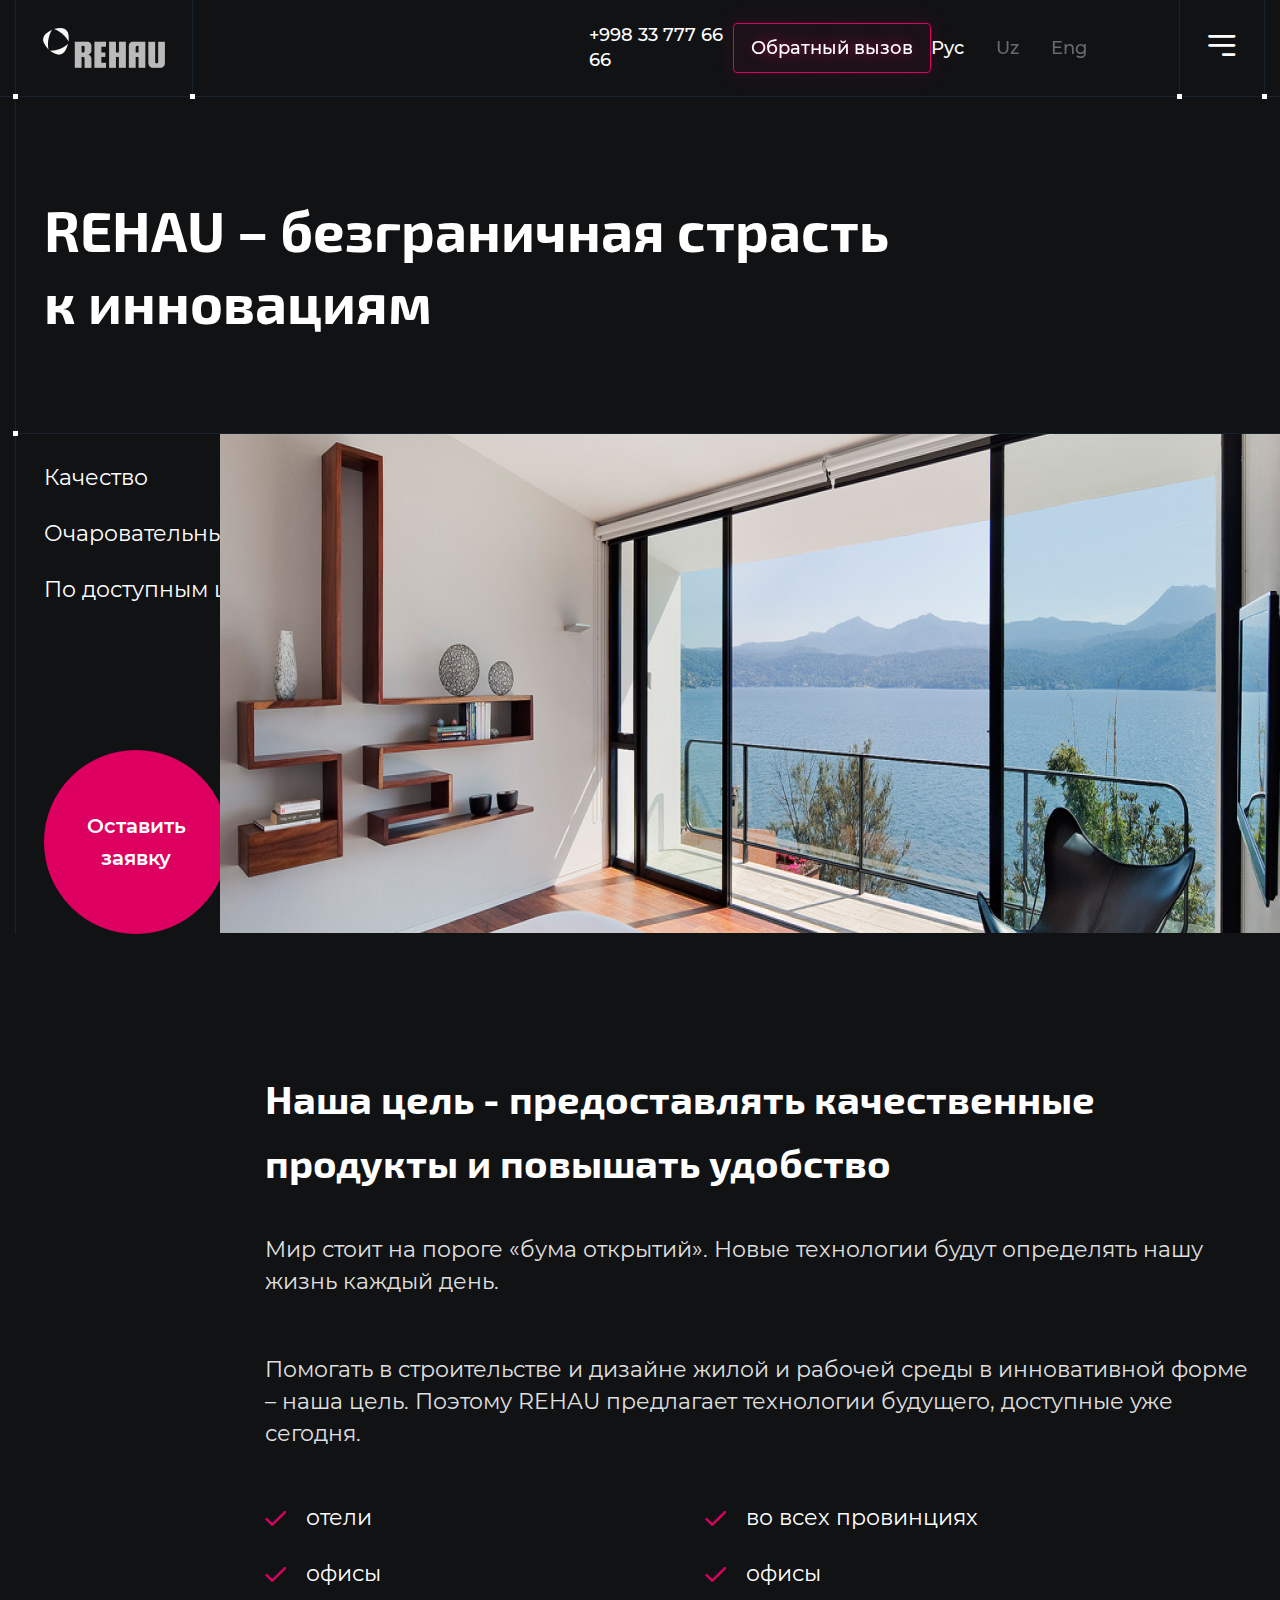
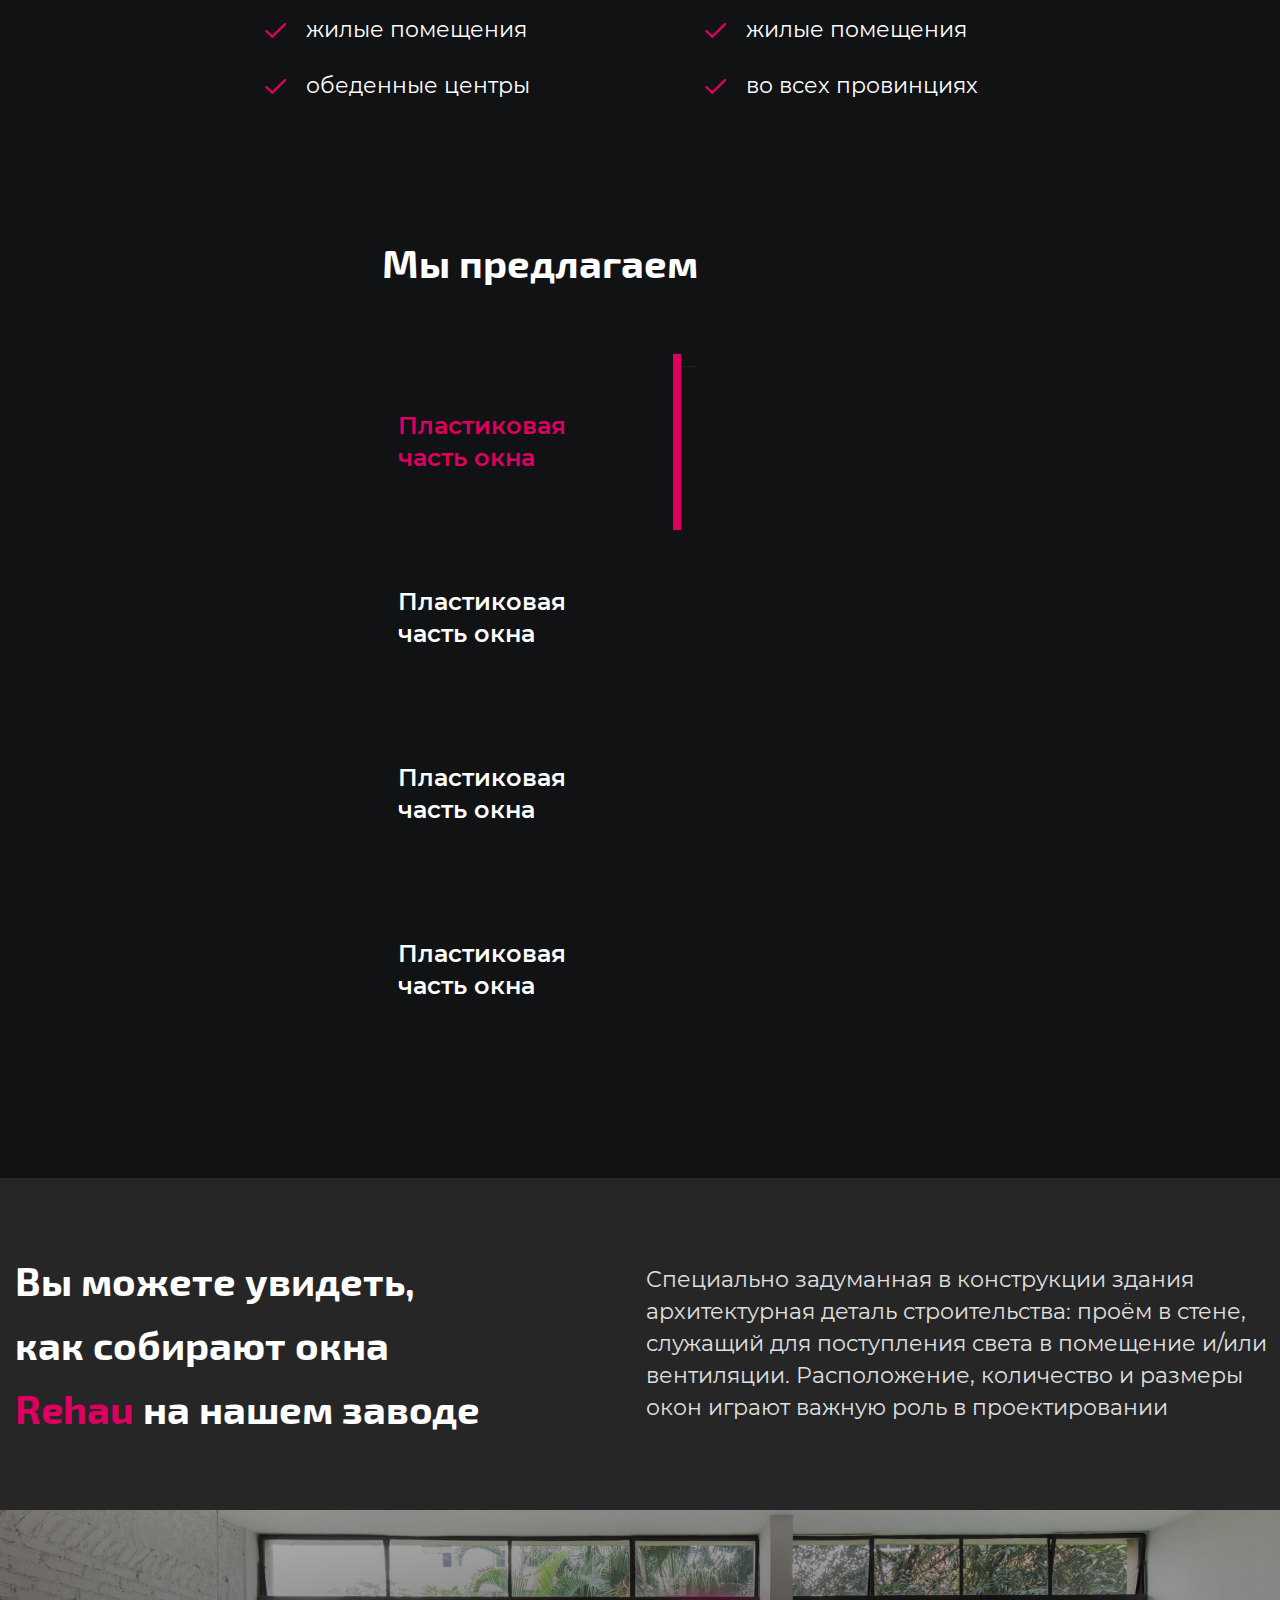
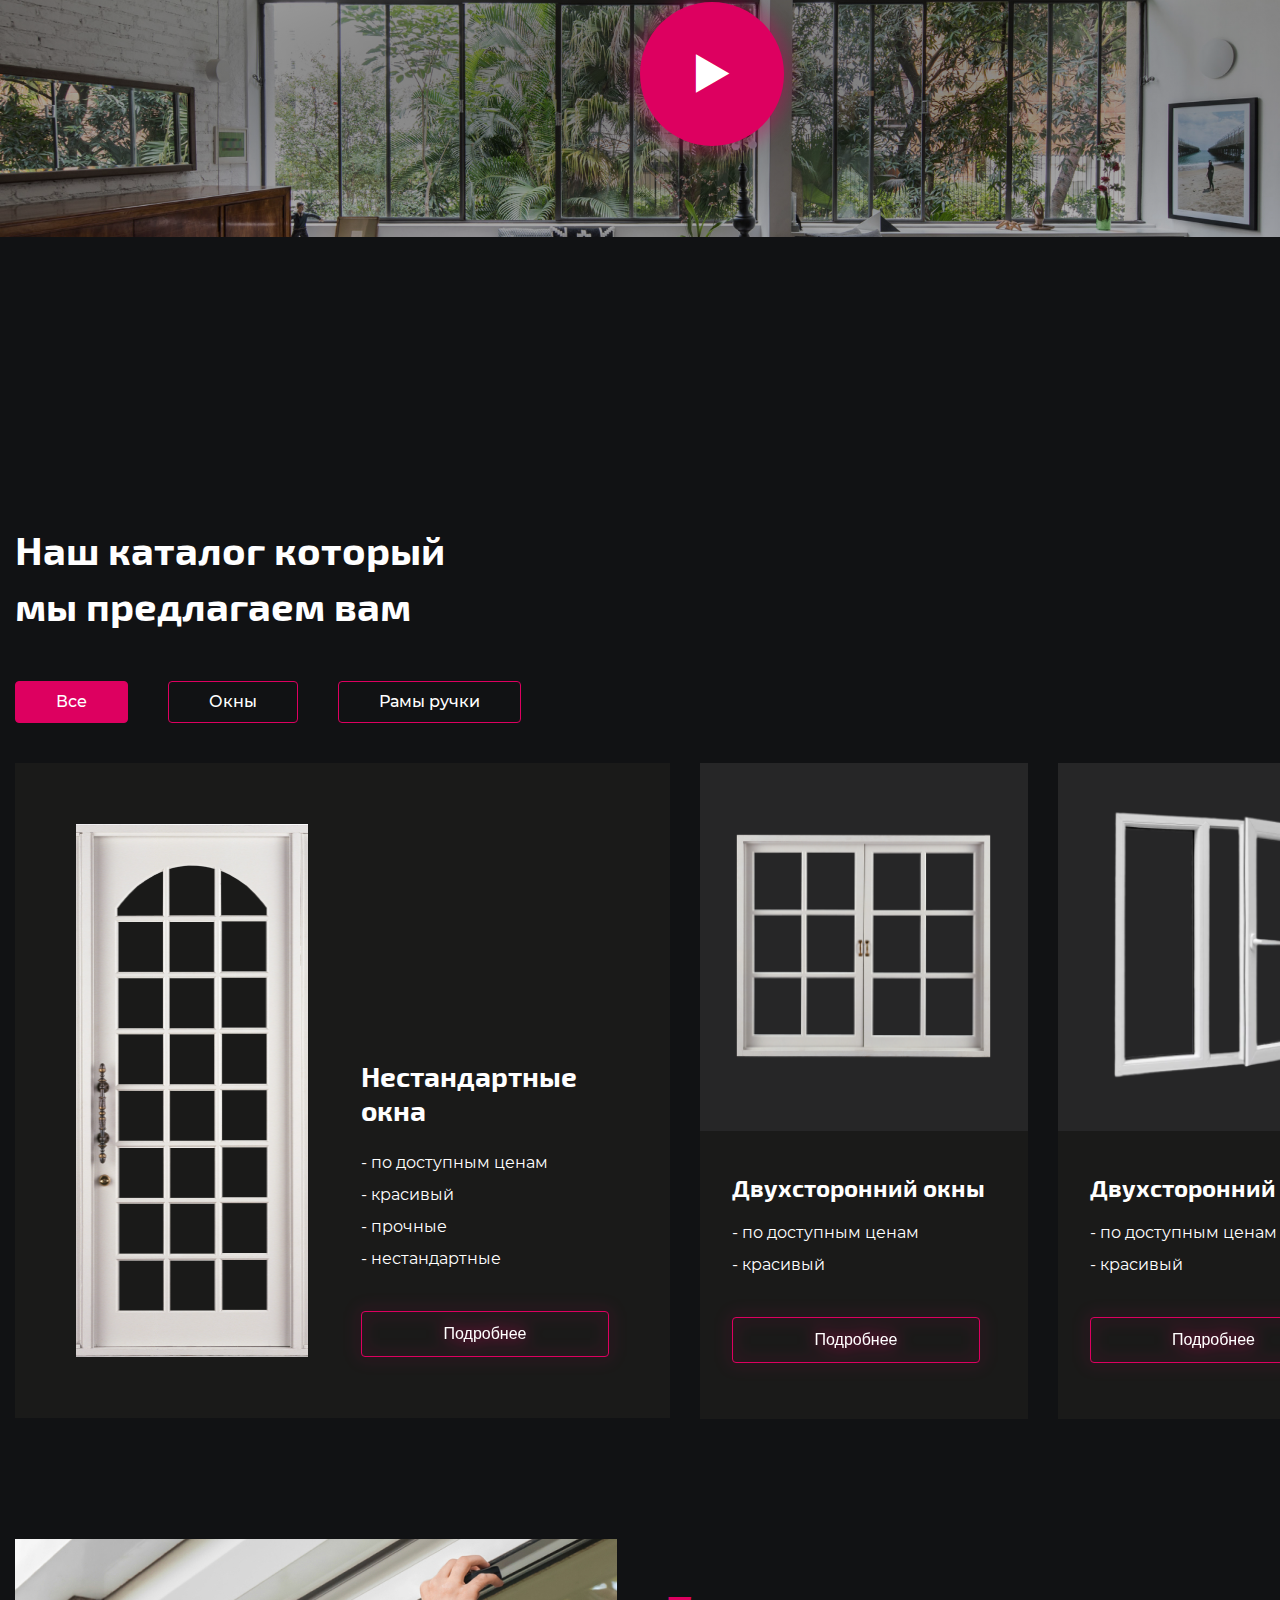
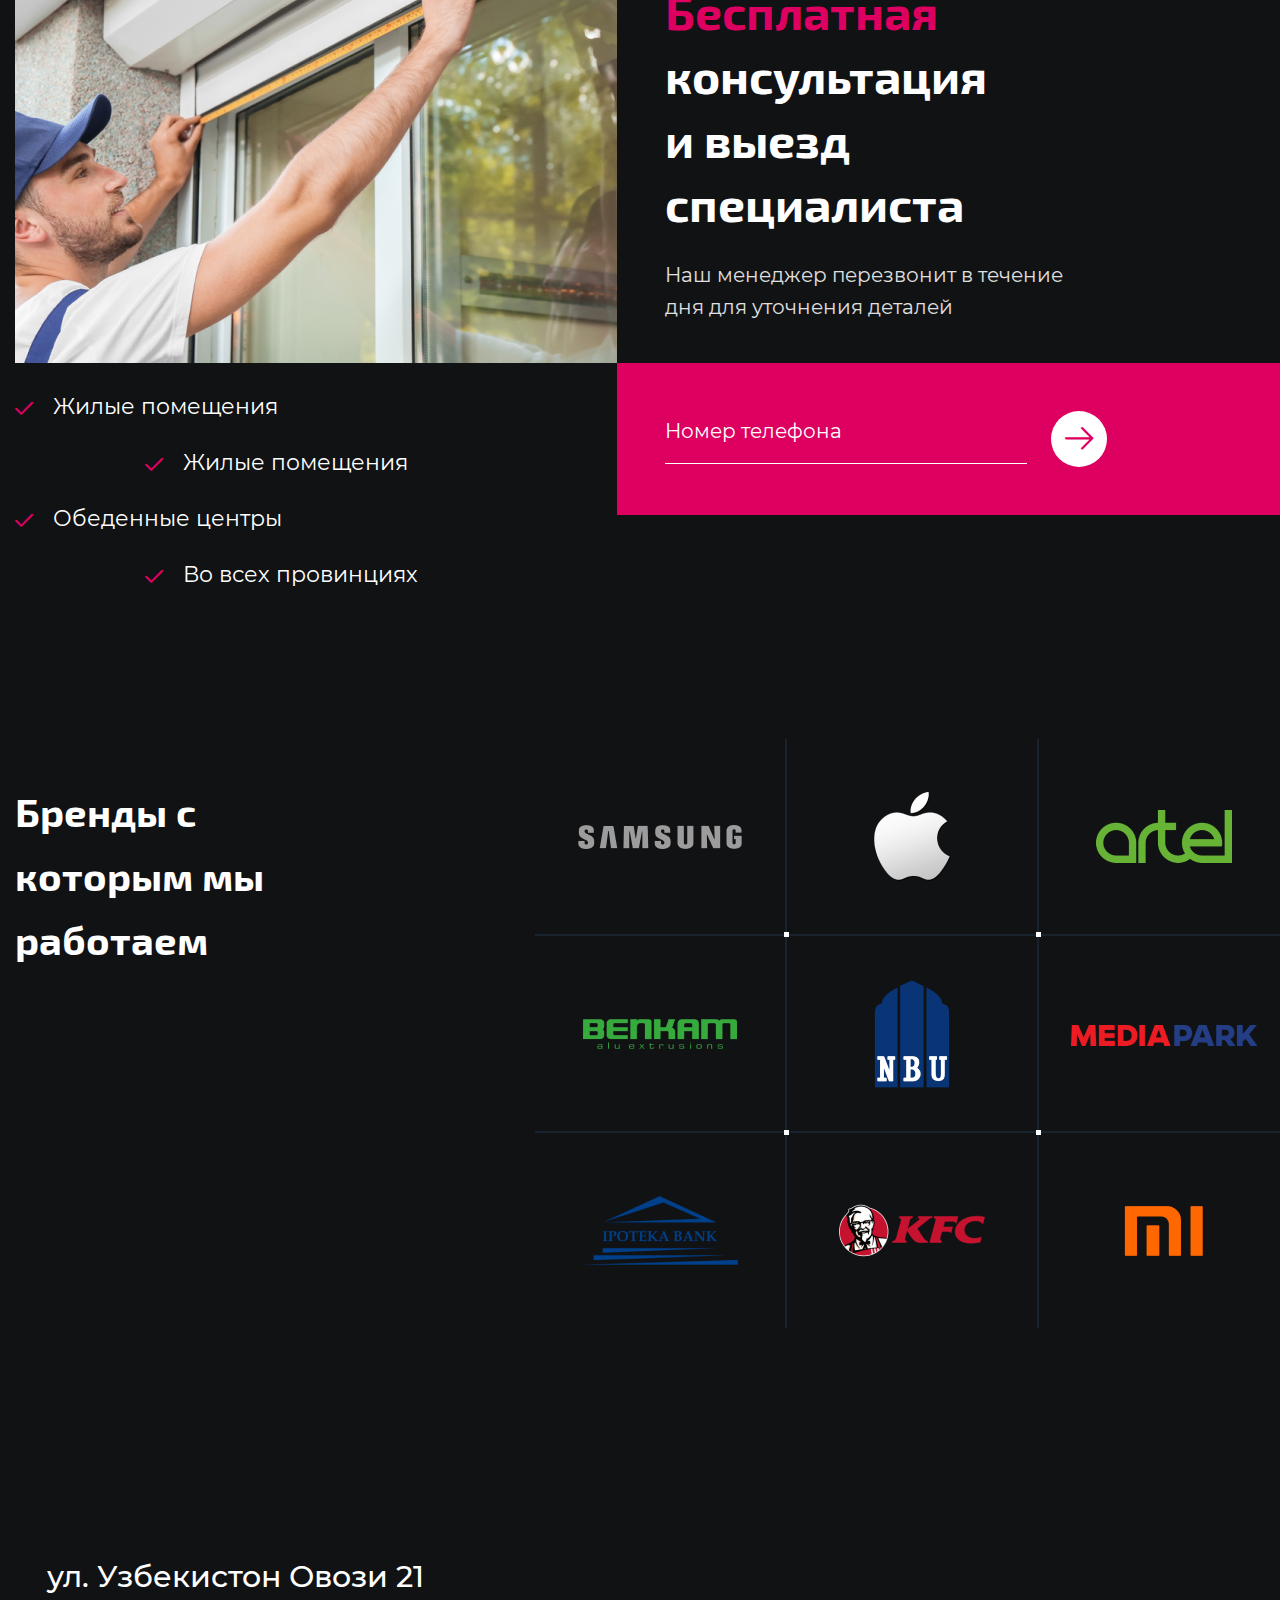
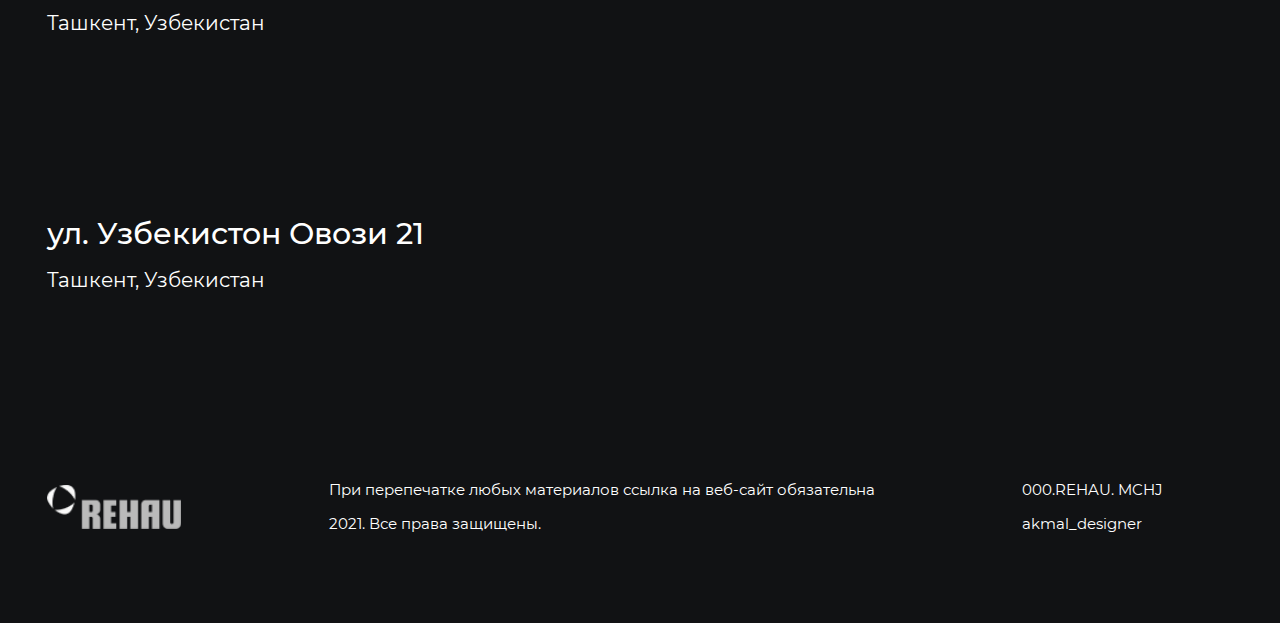
==== commit ada020b0: "toxani choptim" ====
--- a/index.html
+++ b/index.html
@@ -17,7 +17,7 @@
 <body>
     <header class="header">
         <div class="container">
-            <h1>toxa</h1>
+           
             <div class="header__wrapper">
                 <a href="#" class="header__logo">
                     <img src="images/logo.png" alt="">
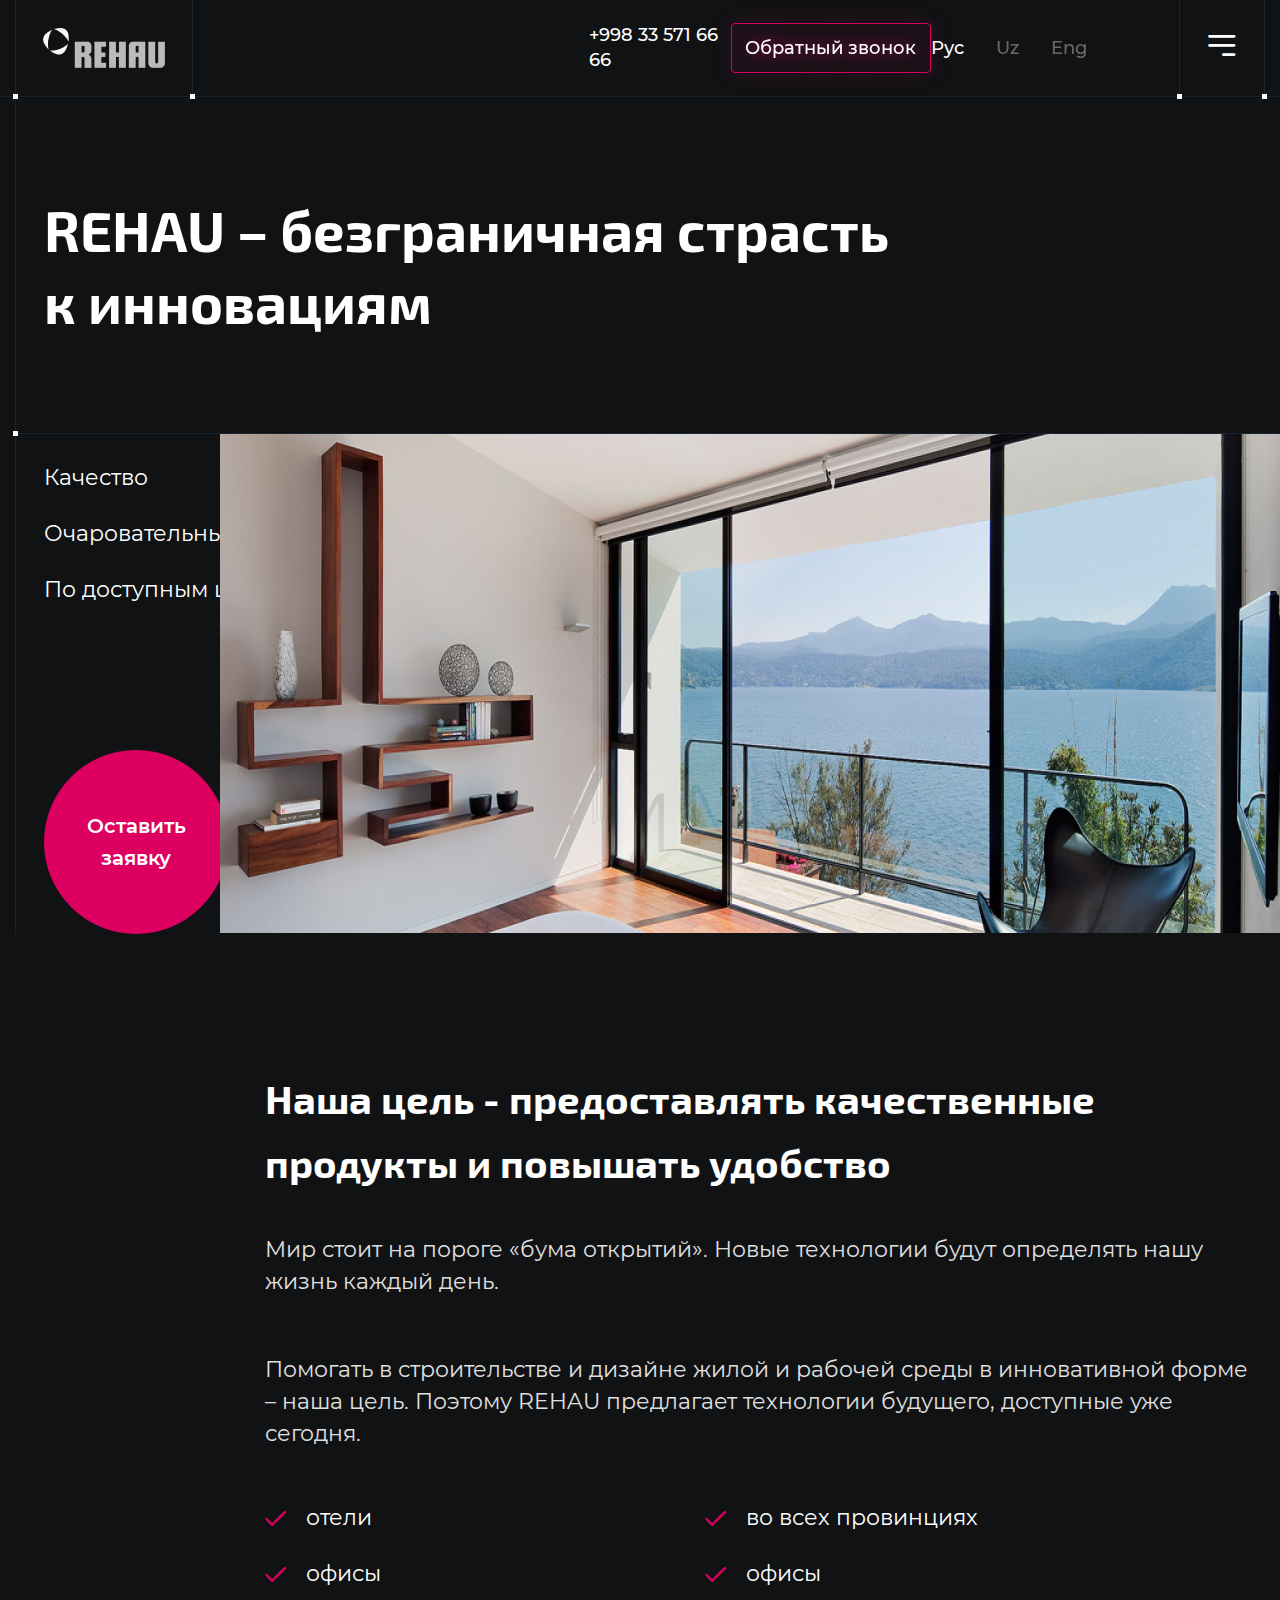
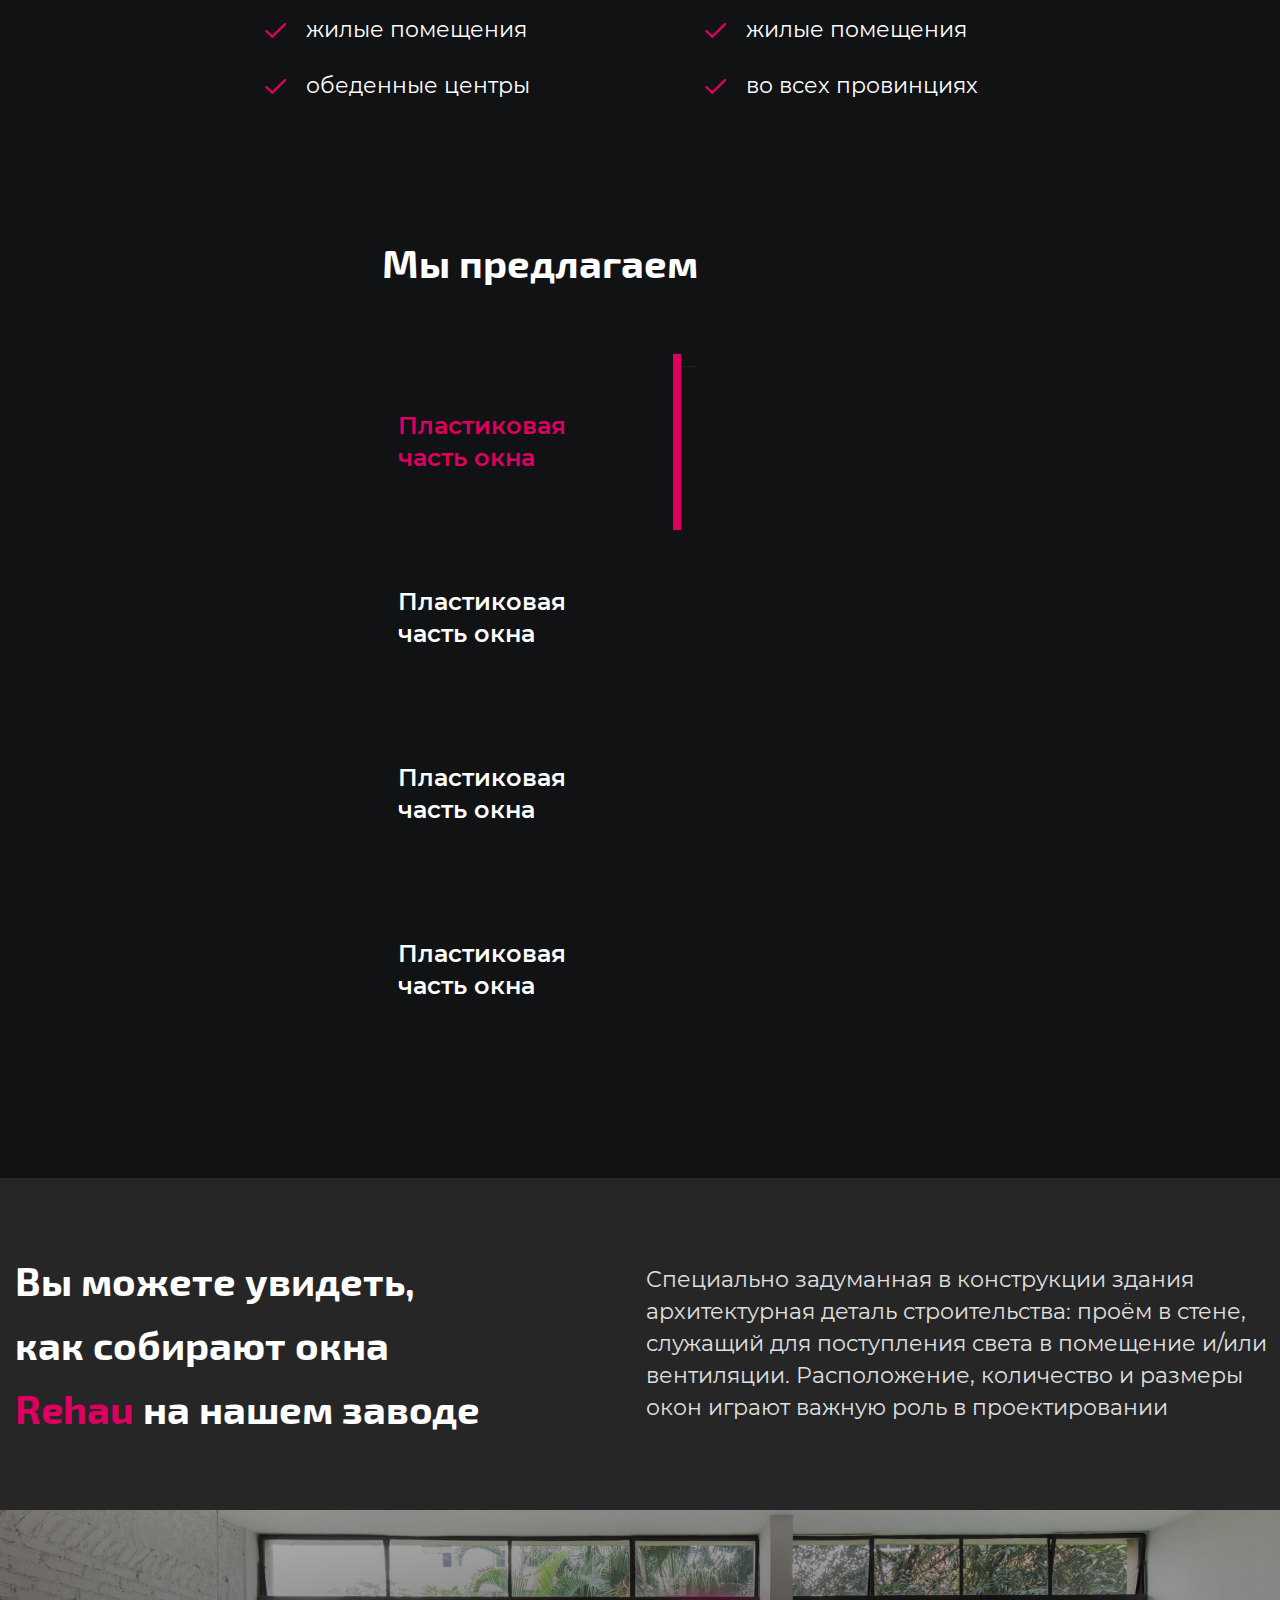
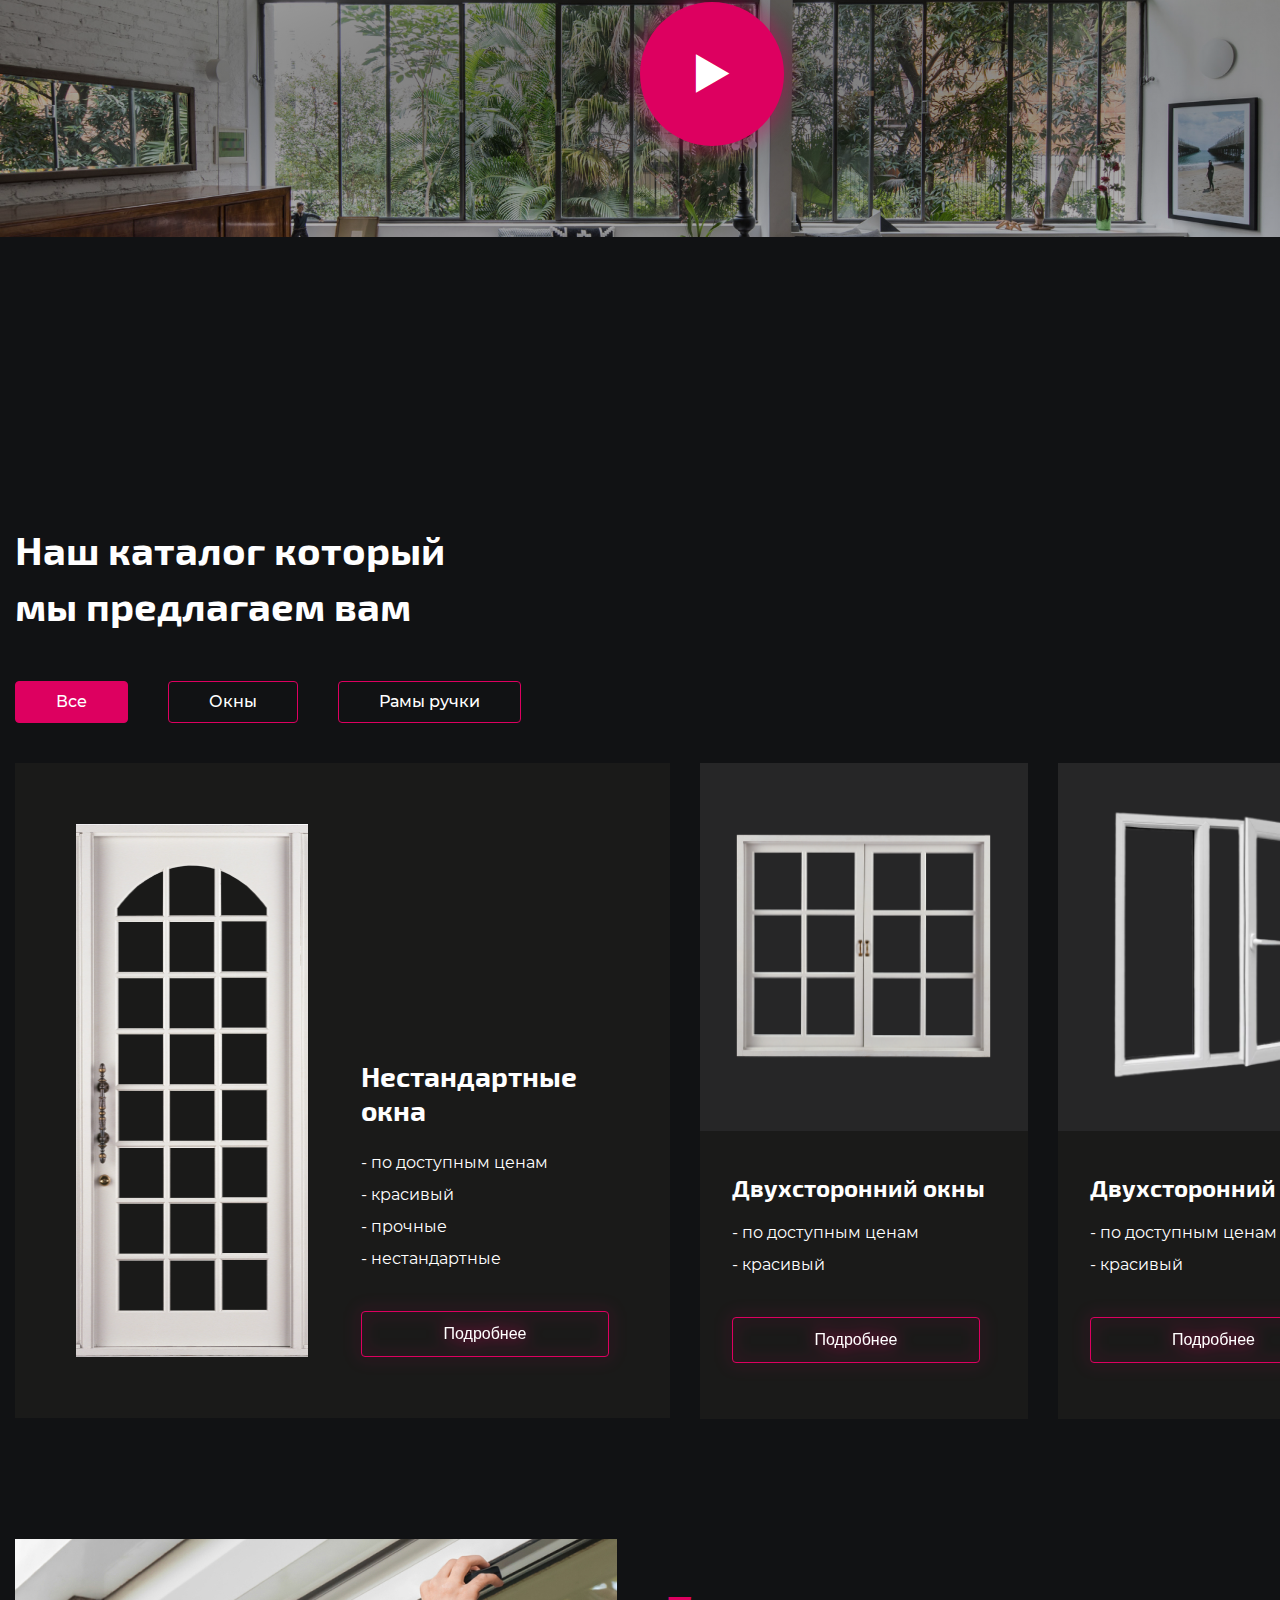
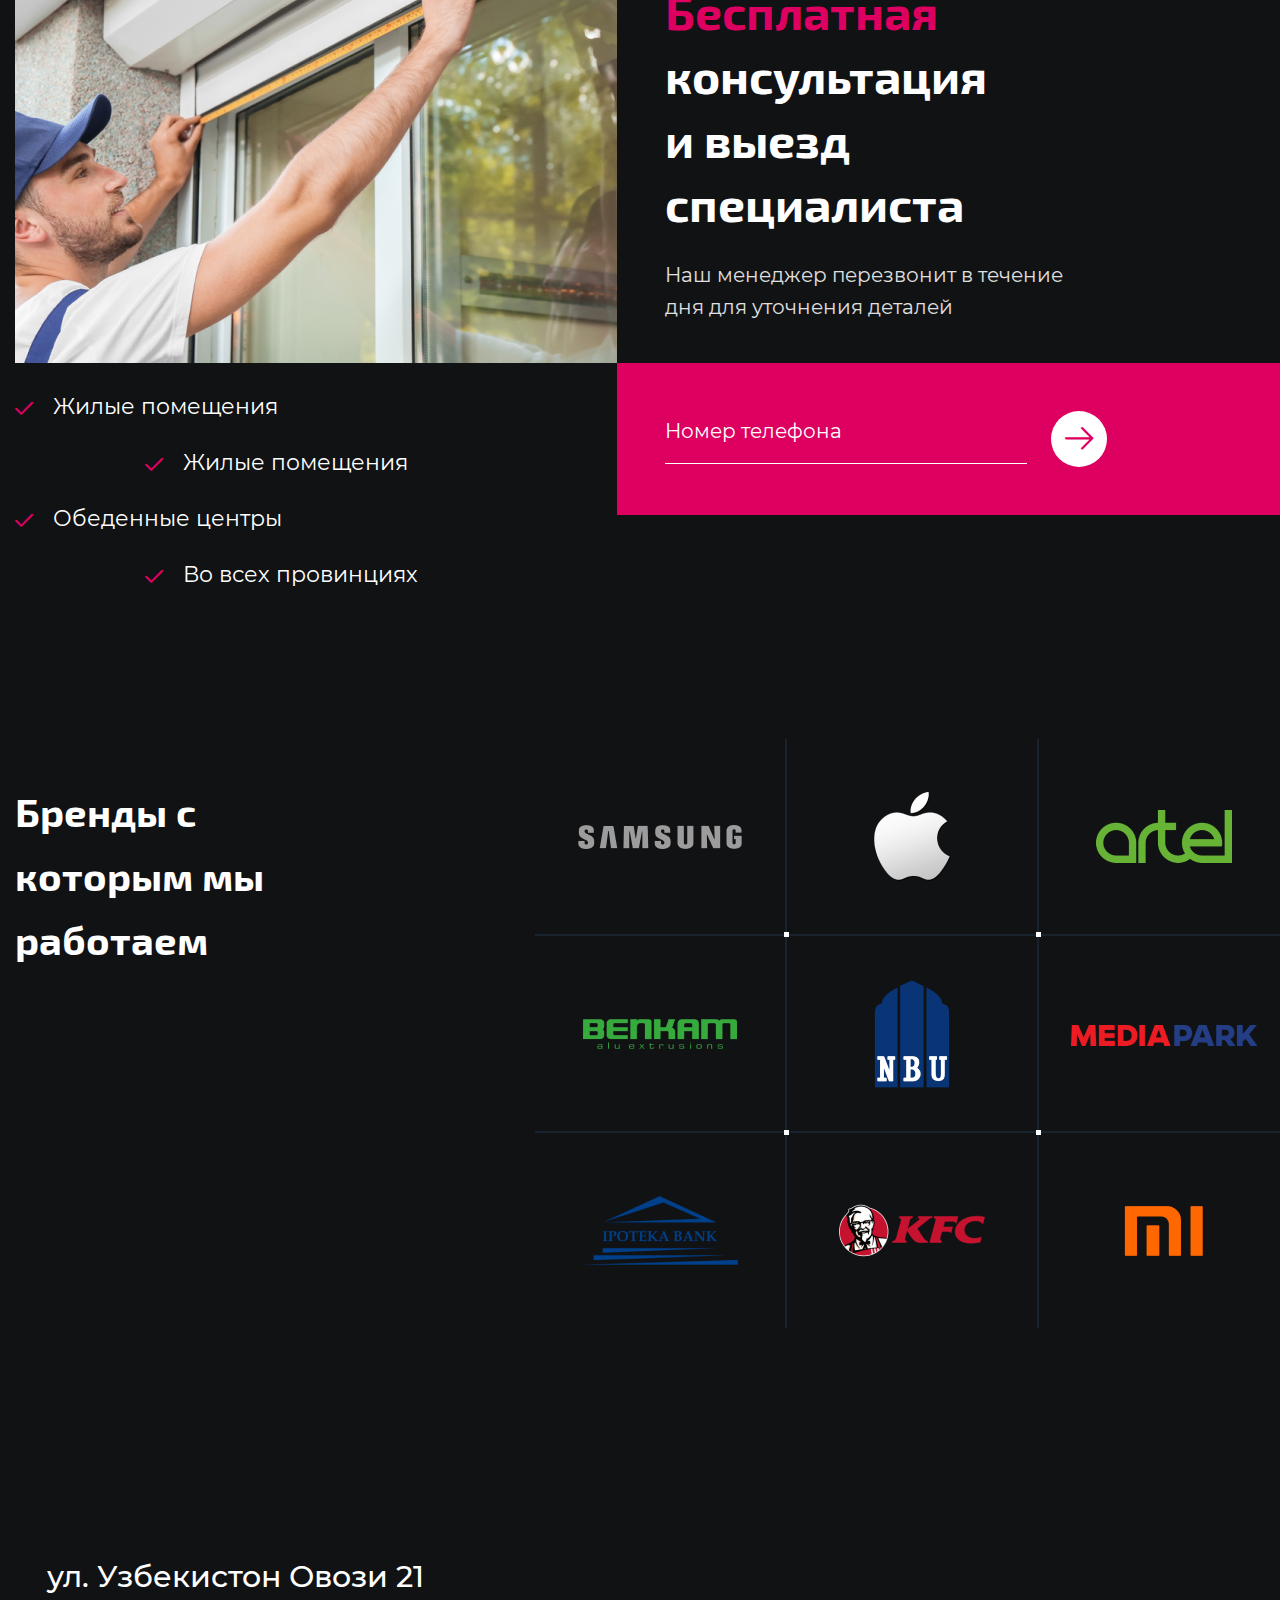
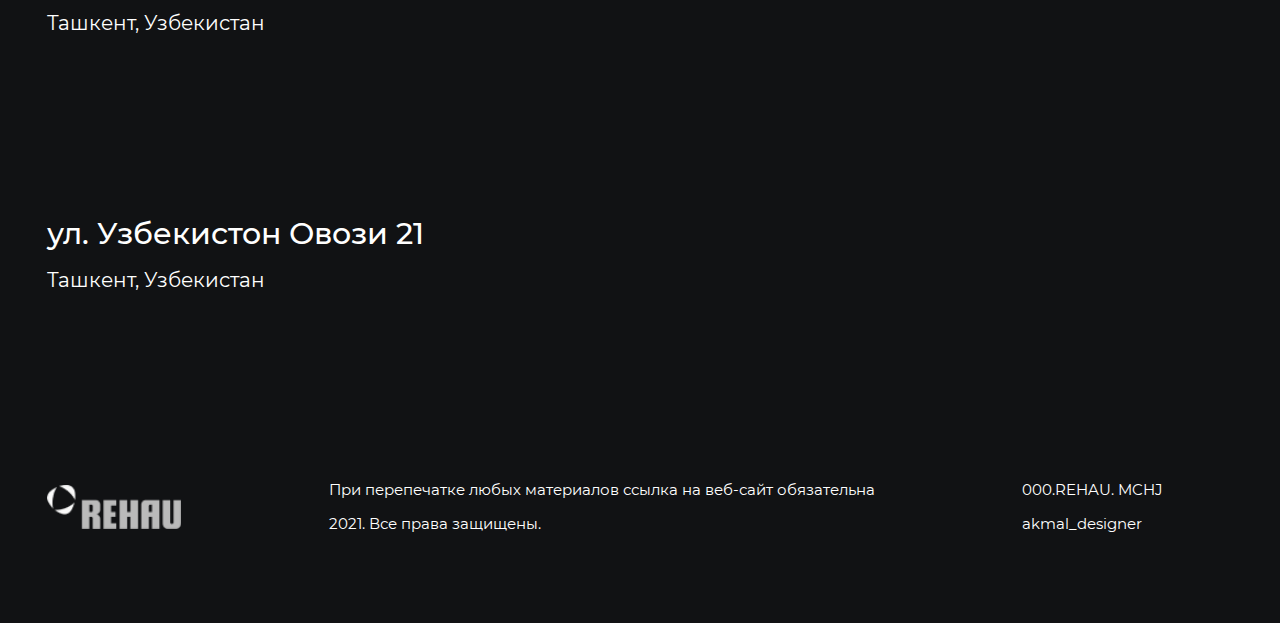
==== commit 34947136: "polniy ozgardi" ====
--- a/index.html
+++ b/index.html
@@ -15,20 +15,28 @@
 </head>
 
 <body>
+    <div id="myNav" class="overlay">
+        <a href="javascript:void(0)" class="closebtn" onclick="closeNav()">&times;</a>
+        <div class="overlay-content">
+          <a href="#">About</a>
+          <a href="#">Services</a>
+          <a href="#">Clients</a>
+          <a href="#">Contact</a>
+        </div>
+      </div>
     <header class="header">
         <div class="container">
-           
             <div class="header__wrapper">
                 <a href="#" class="header__logo">
                     <img src="images/logo.png" alt="">
                 </a>
                 <div class="header__line">
                     <div class="header__call">
-                        <a href="#">+998 33 777 66 66</a>
+                        <a href="#">+998 33 571 66 66</a>
                     </div>
                     <div class="header__recall">
                         <a href="#">
-                            Обратный вызов
+                            Обратный звонок
                         </a>
                     </div>
                     <div class="header__lang">
@@ -40,7 +48,7 @@
                     </div>
                 </div>
                 <div class="header__menu">
-                    <a href="#"> <i class="icon-burger"></i></a>
+                    <a href="#" onclick="openNav()"> <i class="icon-burger"></i></a>
                 </div>
             </div>
         </div>
@@ -421,4 +429,4 @@
     <script src="js/script.js"></script>
 </body>
 
-</html>
+</html>--- a/style/style.css
+++ b/style/style.css
@@ -1132,4 +1132,56 @@
   line-height: 18px;
 
   color: #FFFFFF;
-}+}
+/* FOR the CURTAIN MENU */
+.overlay {
+  height: 0%;
+  width: 100%;
+  position: fixed;
+  z-index: 1;
+  top: 0;
+  left: 0;
+  background-color: rgb(0,0,0);
+  background-color: rgba(0,0,0, 0.9);
+  overflow-y: hidden;
+  transition: 0.5s;
+}
+
+.overlay-content {
+  position: relative;
+  top: 25%;
+  width: 100%;
+  text-align: center;
+  margin-top: 30px;
+}
+
+.overlay a {
+  padding: 8px;
+  text-decoration: none;
+  font-size: 36px;
+  color: #818181;
+  display: block;
+  transition: 0.3s;
+}
+
+.overlay a:hover, .overlay a:focus {
+  color: #f1f1f1;
+}
+
+.overlay .closebtn {
+  position: absolute;
+  top: 20px;
+  right: 45px;
+  font-size: 60px;
+}
+
+@media screen and (max-height: 450px) {
+  .overlay {overflow-y: auto;}
+  .overlay a {font-size: 20px}
+  .overlay .closebtn {
+  font-size: 40px;
+  top: 15px;
+  right: 35px;
+  }
+} 
+/* END OF THE CURTAIN MENU */